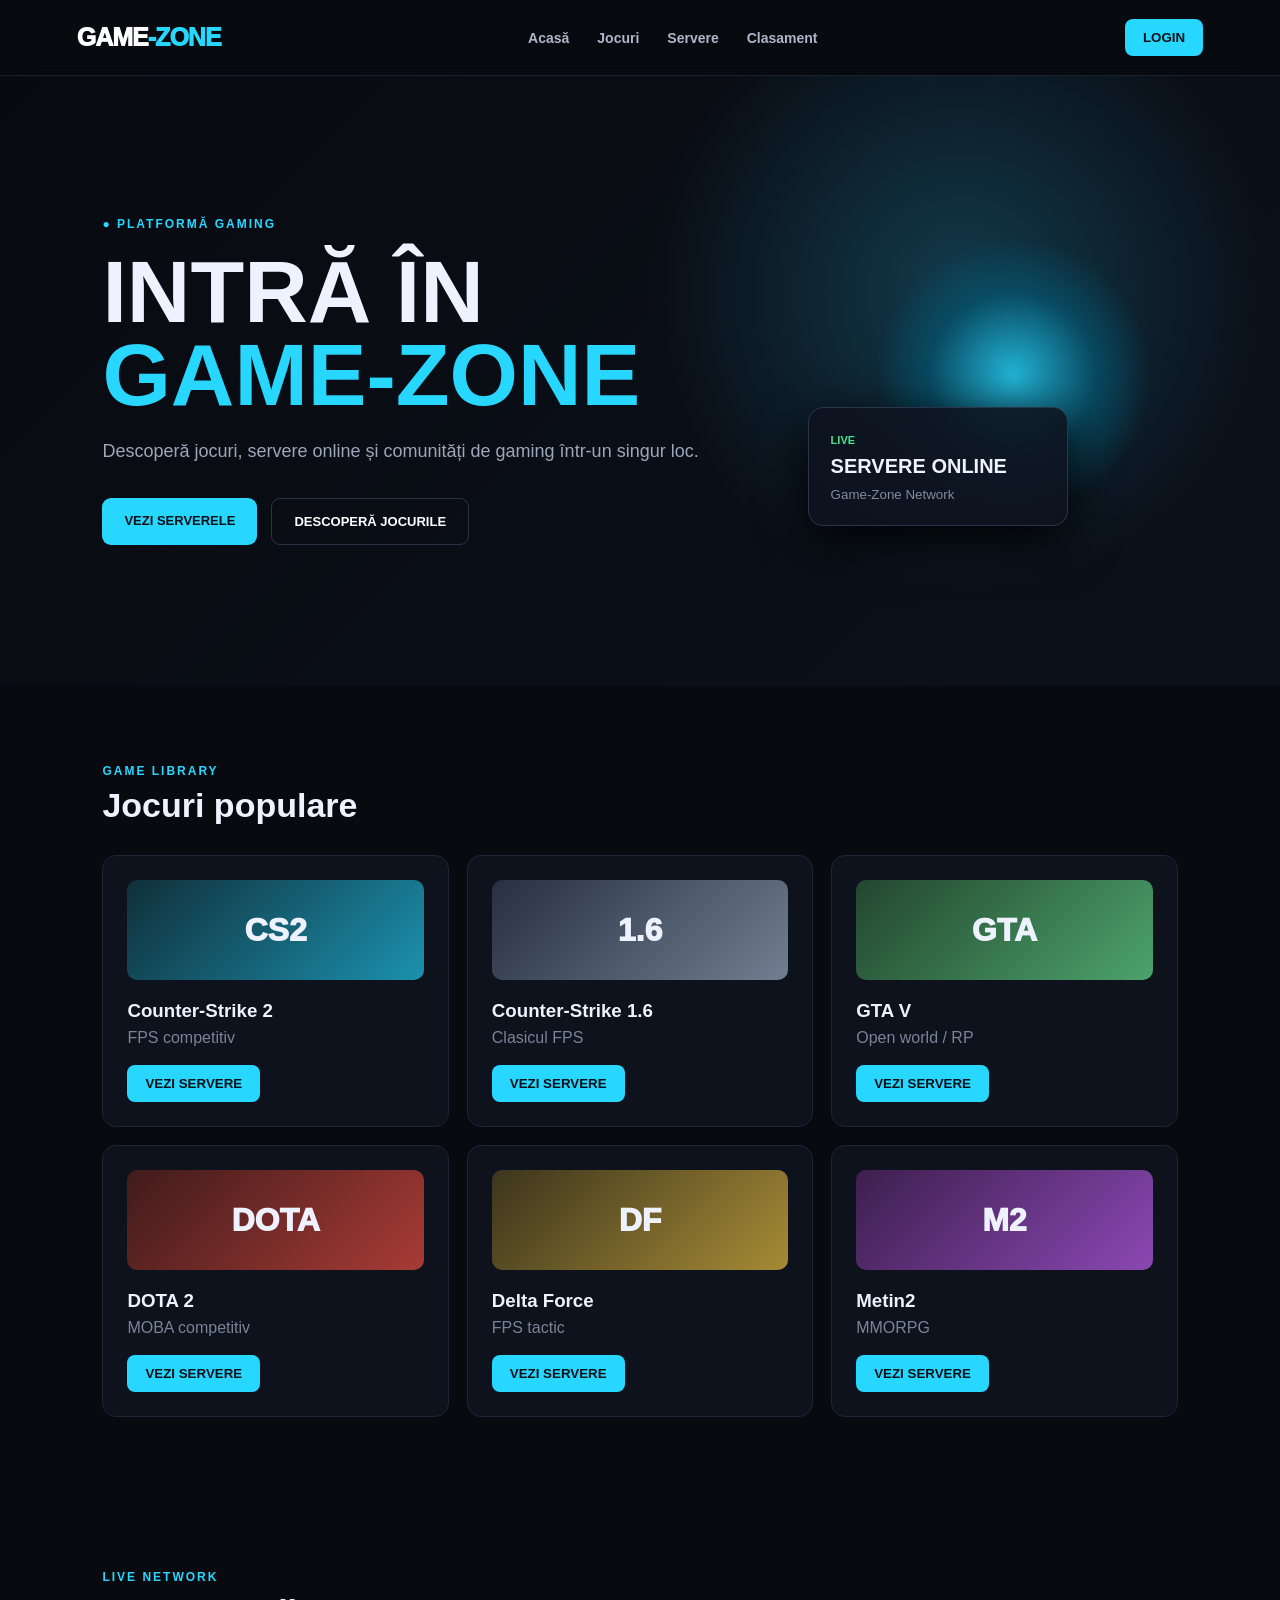
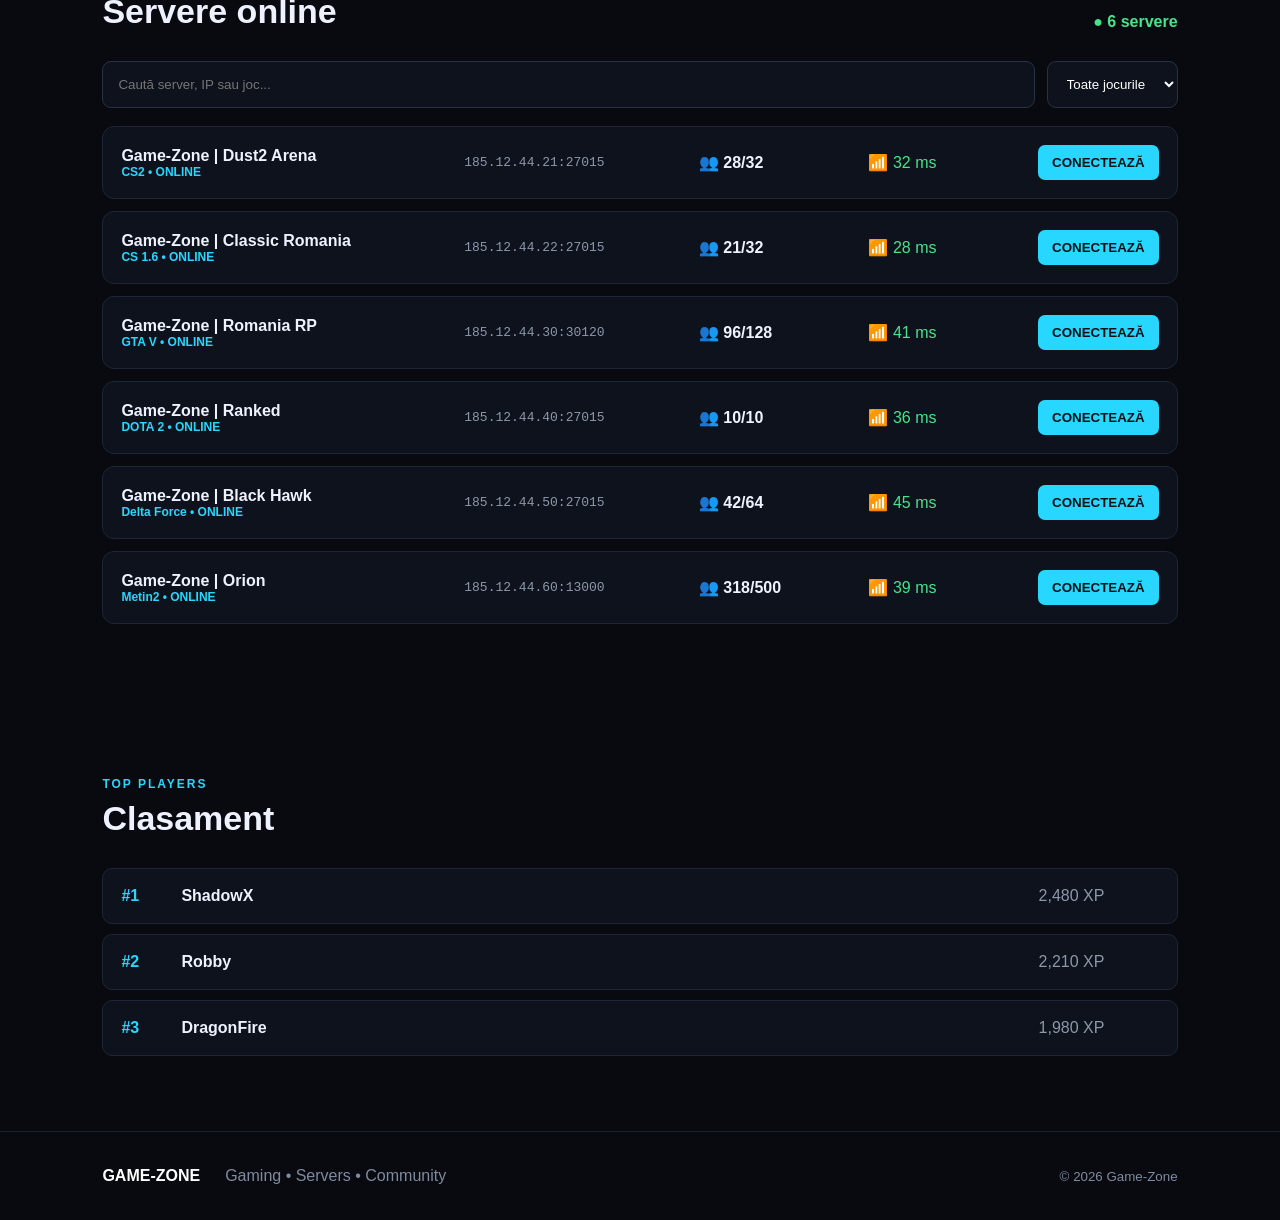
==== index.html @ ddeed90d "Add files via upload" ====
<!DOCTYPE html>
<html lang="ro">
<head>
<meta charset="UTF-8">
<meta name="viewport" content="width=device-width, initial-scale=1.0">
<title>Game-Zone | Gaming Servers</title>
<link rel="stylesheet" href="style.css">
</head>
<body>
<header>
  <a class="logo" href="#">GAME<span>-ZONE</span></a>
  <nav>
    <a href="#home">Acasă</a>
    <a href="#games">Jocuri</a>
    <a href="#servers">Servere</a>
    <a href="#ranking">Clasament</a>
  </nav>
  <button class="login">LOGIN</button>
</header>

<main>
<section id="home" class="hero">
  <div class="hero-content">
    <div class="badge">● PLATFORMĂ GAMING</div>
    <h1>INTRĂ ÎN <span>GAME-ZONE</span></h1>
    <p>Descoperă jocuri, servere online și comunități de gaming într-un singur loc.</p>
    <div class="hero-buttons">
      <a class="btn primary" href="#servers">VEZI SERVERELE</a>
      <a class="btn secondary" href="#games">DESCOPERĂ JOCURILE</a>
    </div>
  </div>
  <div class="hero-art">
    <div class="orb"></div>
    <div class="hero-card"><b>LIVE</b><strong>SERVERE ONLINE</strong><small>Game-Zone Network</small></div>
  </div>
</section>

<section id="games" class="section">
  <div class="section-head"><div><span>GAME LIBRARY</span><h2>Jocuri populare</h2></div></div>
  <div class="games-grid">
    <article class="game-card"><div class="game-icon">CS2</div><h3>Counter-Strike 2</h3><p>FPS competitiv</p><button onclick="filterGame('CS2')">VEZI SERVERE</button></article>
    <article class="game-card"><div class="game-icon cs16">1.6</div><h3>Counter-Strike 1.6</h3><p>Clasicul FPS</p><button onclick="filterGame('CS 1.6')">VEZI SERVERE</button></article>
    <article class="game-card"><div class="game-icon gta">GTA</div><h3>GTA V</h3><p>Open world / RP</p><button onclick="filterGame('GTA V')">VEZI SERVERE</button></article>
    <article class="game-card"><div class="game-icon dota">DOTA</div><h3>DOTA 2</h3><p>MOBA competitiv</p><button onclick="filterGame('DOTA 2')">VEZI SERVERE</button></article>
    <article class="game-card"><div class="game-icon delta">DF</div><h3>Delta Force</h3><p>FPS tactic</p><button onclick="filterGame('Delta Force')">VEZI SERVERE</button></article>
    <article class="game-card"><div class="game-icon metin">M2</div><h3>Metin2</h3><p>MMORPG</p><button onclick="filterGame('Metin2')">VEZI SERVERE</button></article>
  </div>
</section>

<section id="servers" class="section servers">
  <div class="section-head"><div><span>LIVE NETWORK</span><h2>Servere online</h2></div><div id="serverCount" class="online-count">● 6 servere</div></div>
  <div class="filters">
    <input id="search" placeholder="Caută server, IP sau joc..." oninput="renderServers()">
    <select id="gameFilter" onchange="renderServers()">
      <option value="all">Toate jocurile</option>
      <option>CS2</option><option>CS 1.6</option><option>GTA V</option>
      <option>DOTA 2</option><option>Delta Force</option><option>Metin2</option>
    </select>
  </div>
  <div id="serverList" class="server-list"></div>
</section>

<section id="ranking" class="section ranking">
  <div class="section-head"><div><span>TOP PLAYERS</span><h2>Clasament</h2></div></div>
  <div class="rank-list">
    <div><b>#1</b><strong>ShadowX</strong><span>2,480 XP</span></div>
    <div><b>#2</b><strong>Robby</strong><span>2,210 XP</span></div>
    <div><b>#3</b><strong>DragonFire</strong><span>1,980 XP</span></div>
  </div>
</section>
</main>

<footer><strong>GAME-ZONE</strong><span>Gaming • Servers • Community</span><small>© 2026 Game-Zone</small></footer>
<script src="script.js"></script>
</body>
</html>
---- style.css ----
*{box-sizing:border-box}html{scroll-behavior:smooth}body{margin:0;background:#080a10;color:#eef2ff;font-family:Inter,Arial,sans-serif}header{height:76px;display:flex;align-items:center;justify-content:space-between;padding:0 6%;position:sticky;top:0;z-index:10;background:rgba(8,10,16,.9);backdrop-filter:blur(14px);border-bottom:1px solid #1b2030}.logo{font-weight:1000;font-size:25px;letter-spacing:-1px;color:white;text-decoration:none}.logo span,h1 span{color:#28d7ff}nav{display:flex;gap:28px}nav a{color:#aeb7c9;text-decoration:none;font-size:14px;font-weight:800}nav a:hover{color:#28d7ff}.login,.game-card button{border:0;background:#28d7ff;color:#061018;font-weight:900;padding:11px 18px;border-radius:8px;cursor:pointer}.hero{min-height:610px;padding:90px 8%;display:flex;align-items:center;justify-content:space-between;background:radial-gradient(circle at 75% 35%,#123a4b 0,transparent 30%),linear-gradient(135deg,#080a10,#0b111b)}.hero-content{max-width:680px}.badge,.section-head span{color:#28d7ff;font-size:12px;font-weight:900;letter-spacing:2px}.hero h1{font-size:clamp(45px,7vw,88px);line-height:.94;margin:20px 0}.hero p{color:#9ca7ba;font-size:18px;line-height:1.6;max-width:600px}.hero-buttons{display:flex;gap:14px;margin-top:32px}.btn{padding:15px 22px;border-radius:9px;text-decoration:none;font-weight:900;font-size:13px}.primary{background:#28d7ff;color:#061018}.secondary{border:1px solid #293348;color:white}.hero-art{width:390px;height:330px;position:relative}.orb{position:absolute;width:280px;height:280px;border-radius:50%;right:25px;top:20px;background:radial-gradient(circle,#28d7ff,#07516a 42%,transparent 70%);filter:blur(2px);opacity:.8}.hero-card{position:absolute;bottom:20px;left:20px;background:rgba(14,19,30,.9);border:1px solid #2a3549;padding:22px;width:260px;border-radius:15px;box-shadow:0 15px 50px #000}.hero-card b{color:#46e58d;font-size:11px}.hero-card strong{display:block;font-size:20px;margin:7px 0}.hero-card small{color:#7f8ba0}.section{padding:75px 8%;max-width:1500px;margin:auto}.section-head{display:flex;justify-content:space-between;align-items:end;margin-bottom:30px}.section-head h2{font-size:34px;margin:7px 0 0}.games-grid{display:grid;grid-template-columns:repeat(3,1fr);gap:18px}.game-card{background:#0d121c;border:1px solid #1c2636;padding:24px;border-radius:14px;transition:.2s}.game-card:hover{transform:translateY(-5px);border-color:#28d7ff}.game-icon{height:100px;border-radius:10px;display:grid;place-items:center;font-size:32px;font-weight:1000;background:linear-gradient(135deg,#102f3a,#1b91ae);margin-bottom:20px}.game-icon.cs16{background:linear-gradient(135deg,#263040,#727e91)}.game-icon.gta{background:linear-gradient(135deg,#23462f,#4ca36b)}.game-icon.dota{background:linear-gradient(135deg,#401b1b,#a83b35)}.game-icon.delta{background:linear-gradient(135deg,#3c351d,#a68b35)}.game-icon.metin{background:linear-gradient(135deg,#3d1f4e,#8b48b3)}.game-card h3{margin:0 0 7px}.game-card p{color:#788499;margin:0 0 18px}.filters{display:flex;gap:12px;margin-bottom:18px}.filters input,.filters select{background:#0d121c;color:white;border:1px solid #263246;border-radius:9px;padding:14px 15px;outline:none}.filters input{flex:1}.online-count{color:#46e58d;font-weight:800}.server-list{display:grid;gap:12px}.server{display:grid;grid-template-columns:1.5fr 1fr .7fr .7fr auto;gap:18px;align-items:center;background:#0d121c;border:1px solid #1c2636;border-radius:12px;padding:18px}.server-name{font-weight:900}.server-game{color:#28d7ff;font-size:12px;font-weight:800}.server-ip{color:#8d98aa;font-family:monospace}.players{font-weight:800}.ping{color:#46e58d}.connect{background:#28d7ff;color:#061018;border:0;padding:10px 14px;border-radius:7px;font-weight:900;cursor:pointer}.rank-list{display:grid;gap:10px}.rank-list div{display:grid;grid-template-columns:60px 1fr 120px;padding:18px;background:#0d121c;border:1px solid #1c2636;border-radius:10px}.rank-list b{color:#28d7ff}.rank-list span{color:#8d98aa}footer{padding:35px 8%;border-top:1px solid #1b2030;display:flex;gap:25px;align-items:center;color:#7f8ba0}footer strong{color:white}footer small{margin-left:auto}@media(max-width:850px){nav{display:none}.hero{padding:60px 6%;}.hero-art{display:none}.games-grid{grid-template-columns:1fr 1fr}.server{grid-template-columns:1fr 1fr}.server .connect{width:100%}}@media(max-width:550px){.games-grid{grid-template-columns:1fr}.hero-buttons{flex-direction:column}.filters{flex-direction:column}.server{grid-template-columns:1fr}.section{padding:55px 5%}}
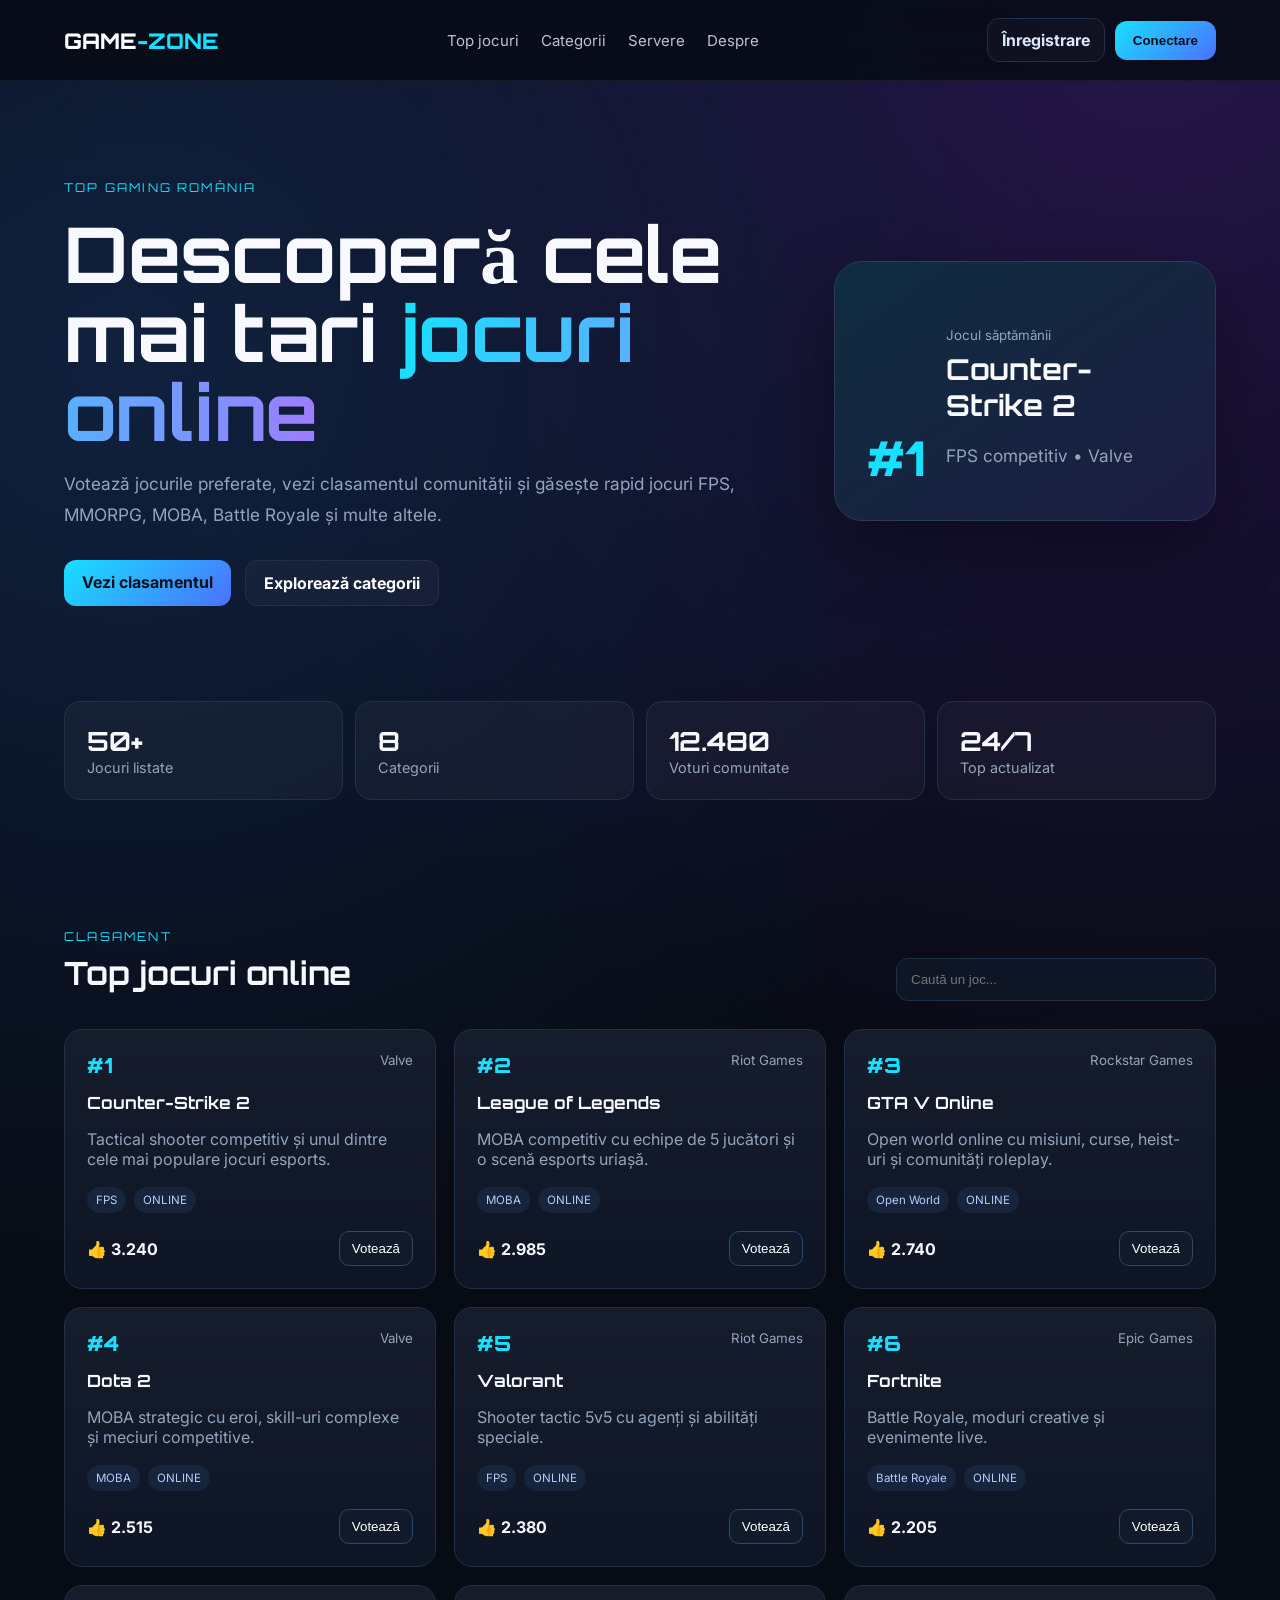
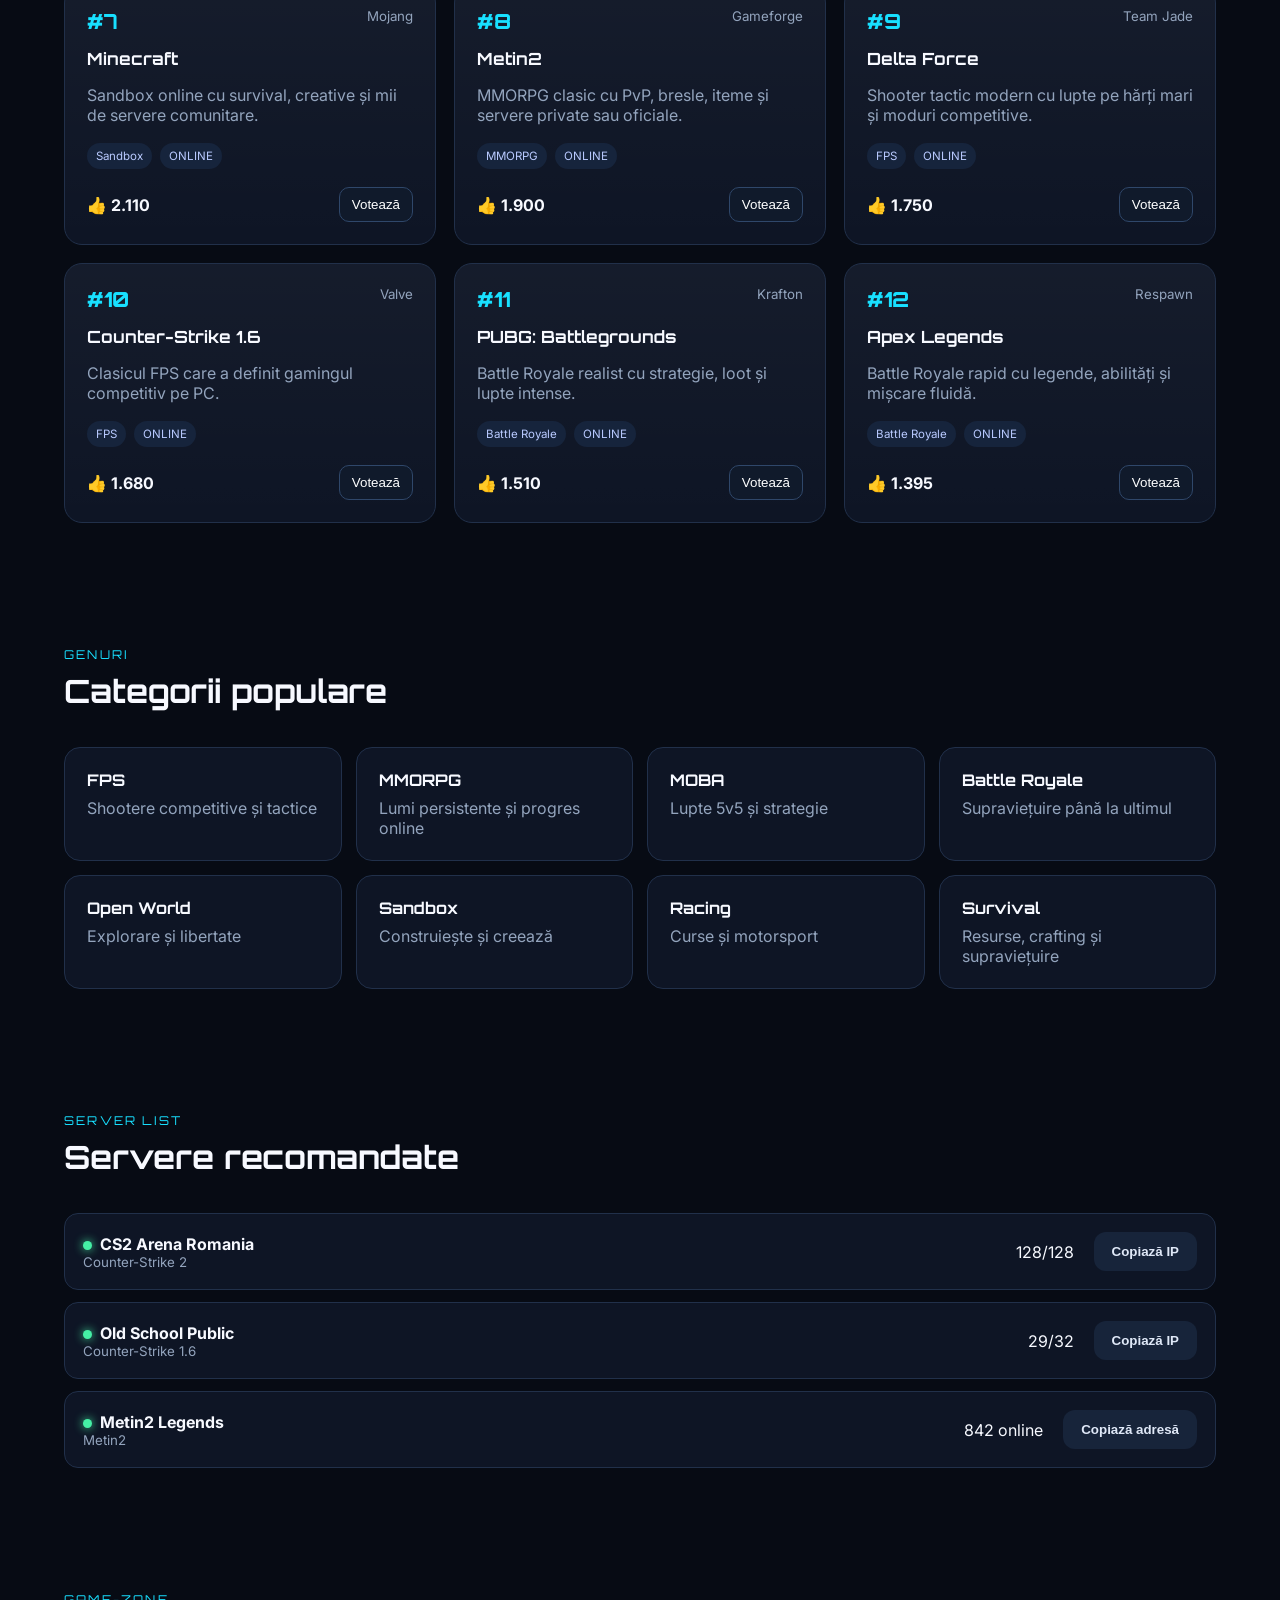
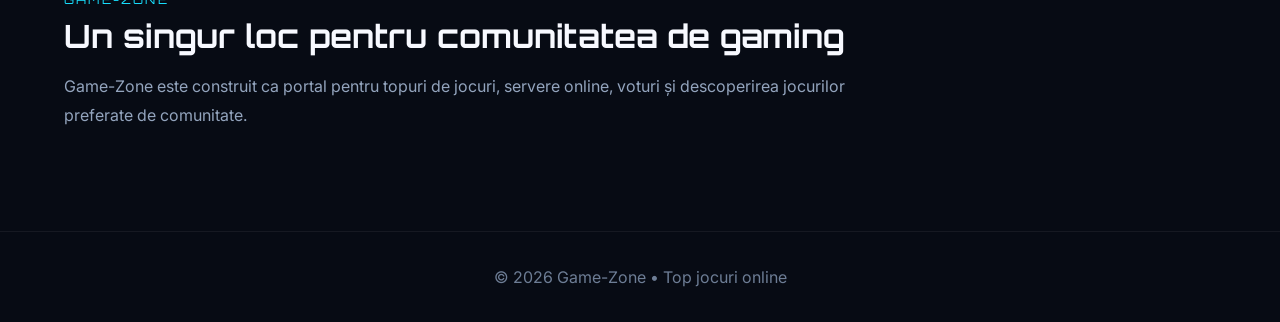
==== commit b0a4a5c4: "Add files via upload" ====
--- a/index.html
+++ b/index.html
@@ -1,76 +1,100 @@
 <!DOCTYPE html>
 <html lang="ro">
 <head>
-<meta charset="UTF-8">
-<meta name="viewport" content="width=device-width, initial-scale=1.0">
-<title>Game-Zone | Gaming Servers</title>
-<link rel="stylesheet" href="style.css">
+  <meta charset="UTF-8" />
+  <meta name="viewport" content="width=device-width, initial-scale=1.0" />
+  <title>Game-Zone | Top Jocuri Online</title>
+  <meta name="description" content="Game-Zone - top jocuri online, clasamente, categorii și voturi." />
+  <link rel="preconnect" href="https://fonts.googleapis.com">
+  <link rel="preconnect" href="https://fonts.gstatic.com" crossorigin>
+  <link href="https://fonts.googleapis.com/css2?family=Orbitron:wght@500;700;800&family=Inter:wght@400;500;600;700&display=swap" rel="stylesheet">
+  <link rel="stylesheet" href="styles.css" />
 </head>
 <body>
-<header>
-  <a class="logo" href="#">GAME<span>-ZONE</span></a>
-  <nav>
-    <a href="#home">Acasă</a>
-    <a href="#games">Jocuri</a>
-    <a href="#servers">Servere</a>
-    <a href="#ranking">Clasament</a>
-  </nav>
-  <button class="login">LOGIN</button>
-</header>
+  <header class="topbar">
+    <a class="brand" href="#home">GAME<span>-ZONE</span></a>
+    <nav>
+      <a href="#top">Top jocuri</a>
+      <a href="#categorii">Categorii</a>
+      <a href="#servere">Servere</a>
+      <a href="#despre">Despre</a>
+    </nav>
+    <div class="account-actions"><a class="register-link" href="register.html">Înregistrare</a><button class="login-btn" id="loginBtn">Conectare</button></div>
+  </header>
 
-<main>
-<section id="home" class="hero">
-  <div class="hero-content">
-    <div class="badge">● PLATFORMĂ GAMING</div>
-    <h1>INTRĂ ÎN <span>GAME-ZONE</span></h1>
-    <p>Descoperă jocuri, servere online și comunități de gaming într-un singur loc.</p>
-    <div class="hero-buttons">
-      <a class="btn primary" href="#servers">VEZI SERVERELE</a>
-      <a class="btn secondary" href="#games">DESCOPERĂ JOCURILE</a>
+  <main id="home">
+    <section class="hero">
+      <div class="hero-content">
+        <span class="eyebrow">TOP GAMING ROMÂNIA</span>
+        <h1>Descoperă cele mai tari <span>jocuri online</span></h1>
+        <p>Votează jocurile preferate, vezi clasamentul comunității și găsește rapid jocuri FPS, MMORPG, MOBA, Battle Royale și multe altele.</p>
+        <div class="hero-actions">
+          <a class="primary" href="#top">Vezi clasamentul</a>
+          <a class="secondary" href="#categorii">Explorează categorii</a>
+        </div>
+      </div>
+      <div class="hero-card">
+        <div class="rank-badge">#1</div>
+        <div>
+          <small>Jocul săptămânii</small>
+          <h2>Counter-Strike 2</h2>
+          <p>FPS competitiv • Valve</p>
+        </div>
+      </div>
+    </section>
+
+    <section class="stats">
+      <div><strong>50+</strong><span>Jocuri listate</span></div>
+      <div><strong>8</strong><span>Categorii</span></div>
+      <div><strong id="totalVotes">12.480</strong><span>Voturi comunitate</span></div>
+      <div><strong>24/7</strong><span>Top actualizat</span></div>
+    </section>
+
+    <section class="section" id="top">
+      <div class="section-head">
+        <div><span class="eyebrow">CLASAMENT</span><h2>Top jocuri online</h2></div>
+        <input id="searchInput" class="search" type="search" placeholder="Caută un joc..." />
+      </div>
+      <div id="gameGrid" class="game-grid"></div>
+    </section>
+
+    <section class="section" id="categorii">
+      <div class="section-head"><div><span class="eyebrow">GENURI</span><h2>Categorii populare</h2></div></div>
+      <div class="category-grid" id="categoryGrid"></div>
+    </section>
+
+    <section class="section" id="servere">
+      <div class="section-head"><div><span class="eyebrow">SERVER LIST</span><h2>Servere recomandate</h2></div></div>
+      <div class="server-list">
+        <article><div><span class="online-dot"></span><strong>CS2 Arena Romania</strong><small>Counter-Strike 2</small></div><span>128/128</span><button onclick="copyIP('play.game-zone.ro:27015')">Copiază IP</button></article>
+        <article><div><span class="online-dot"></span><strong>Old School Public</strong><small>Counter-Strike 1.6</small></div><span>29/32</span><button onclick="copyIP('cs.game-zone.ro:27015')">Copiază IP</button></article>
+        <article><div><span class="online-dot"></span><strong>Metin2 Legends</strong><small>Metin2</small></div><span>842 online</span><button onclick="copyIP('metin.game-zone.ro')">Copiază adresă</button></article>
+      </div>
+    </section>
+
+    <section class="section about" id="despre">
+      <span class="eyebrow">GAME-ZONE</span>
+      <h2>Un singur loc pentru comunitatea de gaming</h2>
+      <p>Game-Zone este construit ca portal pentru topuri de jocuri, servere online, voturi și descoperirea jocurilor preferate de comunitate.</p>
+    </section>
+  </main>
+
+  <footer>© 2026 Game-Zone • Top jocuri online</footer>
+
+  <div class="toast" id="toast">Copiat!</div>
+
+  <div class="modal" id="loginModal" aria-hidden="true">
+    <div class="modal-card">
+      <button class="close" id="closeModal">×</button>
+      <span class="eyebrow">CONT GAME-ZONE</span>
+      <h2>Conectare</h2>
+      <input type="email" placeholder="Email" />
+      <input type="password" placeholder="Parolă" />
+      <button class="primary full" id="demoLogin">Intră în cont</button>
+      <p class="auth-switch">Nu ai cont? <a href="register.html">Creează unul acum</a></p><p class="muted">Demo vizual. Conectarea reală se poate lega ulterior la Supabase.</p>
     </div>
   </div>
-  <div class="hero-art">
-    <div class="orb"></div>
-    <div class="hero-card"><b>LIVE</b><strong>SERVERE ONLINE</strong><small>Game-Zone Network</small></div>
-  </div>
-</section>
 
-<section id="games" class="section">
-  <div class="section-head"><div><span>GAME LIBRARY</span><h2>Jocuri populare</h2></div></div>
-  <div class="games-grid">
-    <article class="game-card"><div class="game-icon">CS2</div><h3>Counter-Strike 2</h3><p>FPS competitiv</p><button onclick="filterGame('CS2')">VEZI SERVERE</button></article>
-    <article class="game-card"><div class="game-icon cs16">1.6</div><h3>Counter-Strike 1.6</h3><p>Clasicul FPS</p><button onclick="filterGame('CS 1.6')">VEZI SERVERE</button></article>
-    <article class="game-card"><div class="game-icon gta">GTA</div><h3>GTA V</h3><p>Open world / RP</p><button onclick="filterGame('GTA V')">VEZI SERVERE</button></article>
-    <article class="game-card"><div class="game-icon dota">DOTA</div><h3>DOTA 2</h3><p>MOBA competitiv</p><button onclick="filterGame('DOTA 2')">VEZI SERVERE</button></article>
-    <article class="game-card"><div class="game-icon delta">DF</div><h3>Delta Force</h3><p>FPS tactic</p><button onclick="filterGame('Delta Force')">VEZI SERVERE</button></article>
-    <article class="game-card"><div class="game-icon metin">M2</div><h3>Metin2</h3><p>MMORPG</p><button onclick="filterGame('Metin2')">VEZI SERVERE</button></article>
-  </div>
-</section>
-
-<section id="servers" class="section servers">
-  <div class="section-head"><div><span>LIVE NETWORK</span><h2>Servere online</h2></div><div id="serverCount" class="online-count">● 6 servere</div></div>
-  <div class="filters">
-    <input id="search" placeholder="Caută server, IP sau joc..." oninput="renderServers()">
-    <select id="gameFilter" onchange="renderServers()">
-      <option value="all">Toate jocurile</option>
-      <option>CS2</option><option>CS 1.6</option><option>GTA V</option>
-      <option>DOTA 2</option><option>Delta Force</option><option>Metin2</option>
-    </select>
-  </div>
-  <div id="serverList" class="server-list"></div>
-</section>
-
-<section id="ranking" class="section ranking">
-  <div class="section-head"><div><span>TOP PLAYERS</span><h2>Clasament</h2></div></div>
-  <div class="rank-list">
-    <div><b>#1</b><strong>ShadowX</strong><span>2,480 XP</span></div>
-    <div><b>#2</b><strong>Robby</strong><span>2,210 XP</span></div>
-    <div><b>#3</b><strong>DragonFire</strong><span>1,980 XP</span></div>
-  </div>
-</section>
-</main>
-
-<footer><strong>GAME-ZONE</strong><span>Gaming • Servers • Community</span><small>© 2026 Game-Zone</small></footer>
-<script src="script.js"></script>
+  <script src="app.js"></script>
 </body>
-</html>+</html>
--- a/styles.css
+++ b/styles.css
@@ -0,0 +1,5 @@
+:root{--bg:#070b14;--panel:#0e1525;--panel2:#121c31;--text:#f7f9ff;--muted:#93a4bd;--cyan:#18e0ff;--blue:#4b70ff;--purple:#8c52ff;--green:#45f0a5;--line:#21304a}
+*{box-sizing:border-box}html{scroll-behavior:smooth}body{margin:0;background:radial-gradient(circle at 10% 10%,#10213e 0,transparent 28%),radial-gradient(circle at 90% 0,#25154a 0,transparent 30%),var(--bg);color:var(--text);font-family:Inter,system-ui,sans-serif}.topbar{position:sticky;top:0;z-index:20;display:flex;align-items:center;justify-content:space-between;gap:20px;padding:18px 5vw;background:rgba(7,11,20,.85);backdrop-filter:blur(16px);border-bottom:1px solid rgba(255,255,255,.06)}.brand{font-family:Orbitron;text-decoration:none;color:#fff;font-weight:800;font-size:1.35rem}.brand span{color:var(--cyan)}nav{display:flex;gap:22px}nav a{color:#b7c4d8;text-decoration:none;font-size:.94rem}nav a:hover{color:#fff}.login-btn,.primary,.secondary,.server-list button{border:0;border-radius:12px;padding:12px 18px;font-weight:700;cursor:pointer}.login-btn,.primary{background:linear-gradient(135deg,var(--cyan),var(--blue));color:#07111e;text-decoration:none}.secondary{border:1px solid var(--line);color:#fff;text-decoration:none;background:rgba(255,255,255,.03)}main{width:min(1180px,90vw);margin:auto}.hero{min-height:620px;display:grid;grid-template-columns:1.3fr .7fr;align-items:center;gap:60px}.eyebrow{font-family:Orbitron;color:var(--cyan);font-size:.76rem;letter-spacing:.18em}.hero h1{font-family:Orbitron;font-size:clamp(2.7rem,6vw,5.2rem);line-height:1.03;margin:18px 0}.hero h1 span{background:linear-gradient(90deg,var(--cyan),#9d7cff);-webkit-background-clip:text;color:transparent}.hero p{max-width:720px;color:var(--muted);font-size:1.08rem;line-height:1.75}.hero-actions{display:flex;gap:14px;margin-top:30px}.hero-card{min-height:260px;border:1px solid #2a3a59;border-radius:28px;background:linear-gradient(145deg,rgba(24,224,255,.12),rgba(140,82,255,.12)),var(--panel);box-shadow:0 30px 70px rgba(0,0,0,.36);padding:32px;display:flex;align-items:flex-end;gap:22px}.rank-badge{font:800 3rem Orbitron;color:var(--cyan)}.hero-card small,.game-card small,.server-list small{display:block;color:var(--muted)}.hero-card h2{font:700 1.8rem Orbitron;margin:8px 0}.stats{display:grid;grid-template-columns:repeat(4,1fr);gap:12px;margin-bottom:90px}.stats div{background:rgba(255,255,255,.035);border:1px solid var(--line);padding:22px;border-radius:16px}.stats strong{display:block;font:700 1.65rem Orbitron}.stats span{color:var(--muted);font-size:.9rem}.section{padding:35px 0 85px}.section-head{display:flex;justify-content:space-between;align-items:end;gap:20px;margin-bottom:28px}.section h2{font:700 2rem Orbitron;margin:8px 0}.search{width:min(320px,100%);background:var(--panel);border:1px solid var(--line);border-radius:12px;padding:13px 14px;color:#fff;outline:none}.game-grid{display:grid;grid-template-columns:repeat(3,1fr);gap:18px}.game-card{background:linear-gradient(180deg,rgba(255,255,255,.03),transparent),var(--panel);border:1px solid var(--line);border-radius:18px;padding:22px;transition:.2s}.game-card:hover{transform:translateY(-4px);border-color:#426088}.game-top{display:flex;justify-content:space-between;gap:14px}.rank{font:800 1.3rem Orbitron;color:var(--cyan)}.game-card h3{font:700 1.05rem Orbitron;margin:14px 0 8px}.game-card p{color:var(--muted);min-height:42px}.tags{display:flex;gap:8px;flex-wrap:wrap;margin:14px 0}.tag{font-size:.72rem;padding:6px 9px;border-radius:999px;background:#16243c;color:#b9caff}.vote-row{display:flex;align-items:center;justify-content:space-between;margin-top:18px}.vote-btn{border:1px solid #2f476a;border-radius:10px;background:#101a2b;color:#fff;padding:9px 12px;cursor:pointer}.vote-btn:hover{border-color:var(--cyan);color:var(--cyan)}.category-grid{display:grid;grid-template-columns:repeat(4,1fr);gap:14px}.category-card{border:1px solid var(--line);background:var(--panel);border-radius:16px;padding:22px;cursor:pointer}.category-card strong{font-family:Orbitron}.category-card span{display:block;color:var(--muted);margin-top:8px}.server-list{display:grid;gap:12px}.server-list article{display:grid;grid-template-columns:1fr auto auto;gap:20px;align-items:center;background:var(--panel);border:1px solid var(--line);padding:18px;border-radius:14px}.server-list article div strong{margin-left:8px}.online-dot{display:inline-block;width:9px;height:9px;border-radius:50%;background:var(--green);box-shadow:0 0 10px var(--green)}.server-list button{background:#17243a;color:#dfe8f7}.about{max-width:800px}.about p{color:var(--muted);line-height:1.8}footer{text-align:center;padding:35px;color:#6d7d95;border-top:1px solid rgba(255,255,255,.06)}.toast{position:fixed;right:24px;bottom:24px;opacity:0;pointer-events:none;background:#101b2d;border:1px solid #355276;padding:12px 16px;border-radius:12px;transition:.2s}.toast.show{opacity:1}.modal{position:fixed;inset:0;display:none;place-items:center;background:rgba(0,0,0,.7);z-index:50}.modal.open{display:grid}.modal-card{width:min(420px,90vw);background:#0d1626;border:1px solid #2c3d5b;border-radius:20px;padding:28px;position:relative}.modal-card input{display:block;width:100%;margin:12px 0;padding:13px 14px;border-radius:10px;border:1px solid var(--line);background:#09111f;color:#fff}.close{position:absolute;right:16px;top:12px;background:none;border:0;color:#fff;font-size:1.8rem;cursor:pointer}.full{width:100%;margin-top:6px}.muted{color:var(--muted);font-size:.85rem;line-height:1.5}@media(max-width:900px){nav{display:none}.hero{grid-template-columns:1fr;min-height:auto;padding:90px 0 60px}.stats{grid-template-columns:repeat(2,1fr)}.game-grid{grid-template-columns:repeat(2,1fr)}.category-grid{grid-template-columns:repeat(2,1fr)}}@media(max-width:600px){.game-grid,.category-grid,.stats{grid-template-columns:1fr}.section-head{align-items:stretch;flex-direction:column}.hero-actions{flex-direction:column}.hero-card{min-height:200px}.server-list article{grid-template-columns:1fr}.topbar{padding:15px 5vw}.brand{font-size:1.1rem}}
+.account-actions{display:flex;align-items:center;gap:10px}.register-link{color:#dbe8ff;text-decoration:none;font-weight:700;padding:11px 14px;border:1px solid var(--line);border-radius:12px;background:rgba(255,255,255,.025)}.register-link:hover{border-color:var(--cyan);color:var(--cyan)}
+.auth-page{min-height:calc(100vh - 150px);display:grid;place-items:center;padding:70px 0}.auth-card{width:min(520px,92vw);background:linear-gradient(145deg,rgba(24,224,255,.06),rgba(140,82,255,.06)),var(--panel);border:1px solid #2a3a59;border-radius:24px;padding:34px;box-shadow:0 30px 80px rgba(0,0,0,.35)}.auth-card h1{font:700 2.2rem Orbitron;margin:10px 0 8px}.auth-intro{color:var(--muted);line-height:1.65;margin-bottom:26px}.auth-card label{display:block;margin:14px 0 7px;font-size:.9rem;font-weight:700;color:#dbe6f8}.auth-card input[type="text"],.auth-card input[type="email"],.auth-card input[type="password"]{width:100%;padding:14px;border-radius:11px;border:1px solid var(--line);background:#09111f;color:#fff;outline:none}.auth-card input:focus{border-color:var(--cyan);box-shadow:0 0 0 3px rgba(24,224,255,.09)}.password-wrap{position:relative}.password-wrap input{padding-right:78px!important}.show-password{position:absolute;right:8px;top:50%;transform:translateY(-50%);border:0;background:#16243c;color:#dce8f8;border-radius:8px;padding:7px 9px;cursor:pointer}.terms-row{display:flex!important;gap:10px;align-items:flex-start!important;margin:18px 0!important;font-weight:500!important;color:var(--muted)!important}.terms-row input{margin-top:3px}.terms-row span{line-height:1.45}.auth-submit{border:0;cursor:pointer;padding:14px 18px}.form-message{min-height:22px;margin:8px 0 0;font-size:.9rem}.form-message.error{color:#ff8f9f}.form-message.success{color:var(--green)}.auth-switch{text-align:center;color:var(--muted);margin-top:20px}.auth-switch a{color:var(--cyan);text-decoration:none;font-weight:700}.auth-switch a:hover{text-decoration:underline}
+@media(max-width:600px){.account-actions{gap:7px}.register-link{padding:9px 10px;font-size:.84rem}.login-btn{padding:10px 12px}.auth-card{padding:24px}.auth-card h1{font-size:1.8rem}}
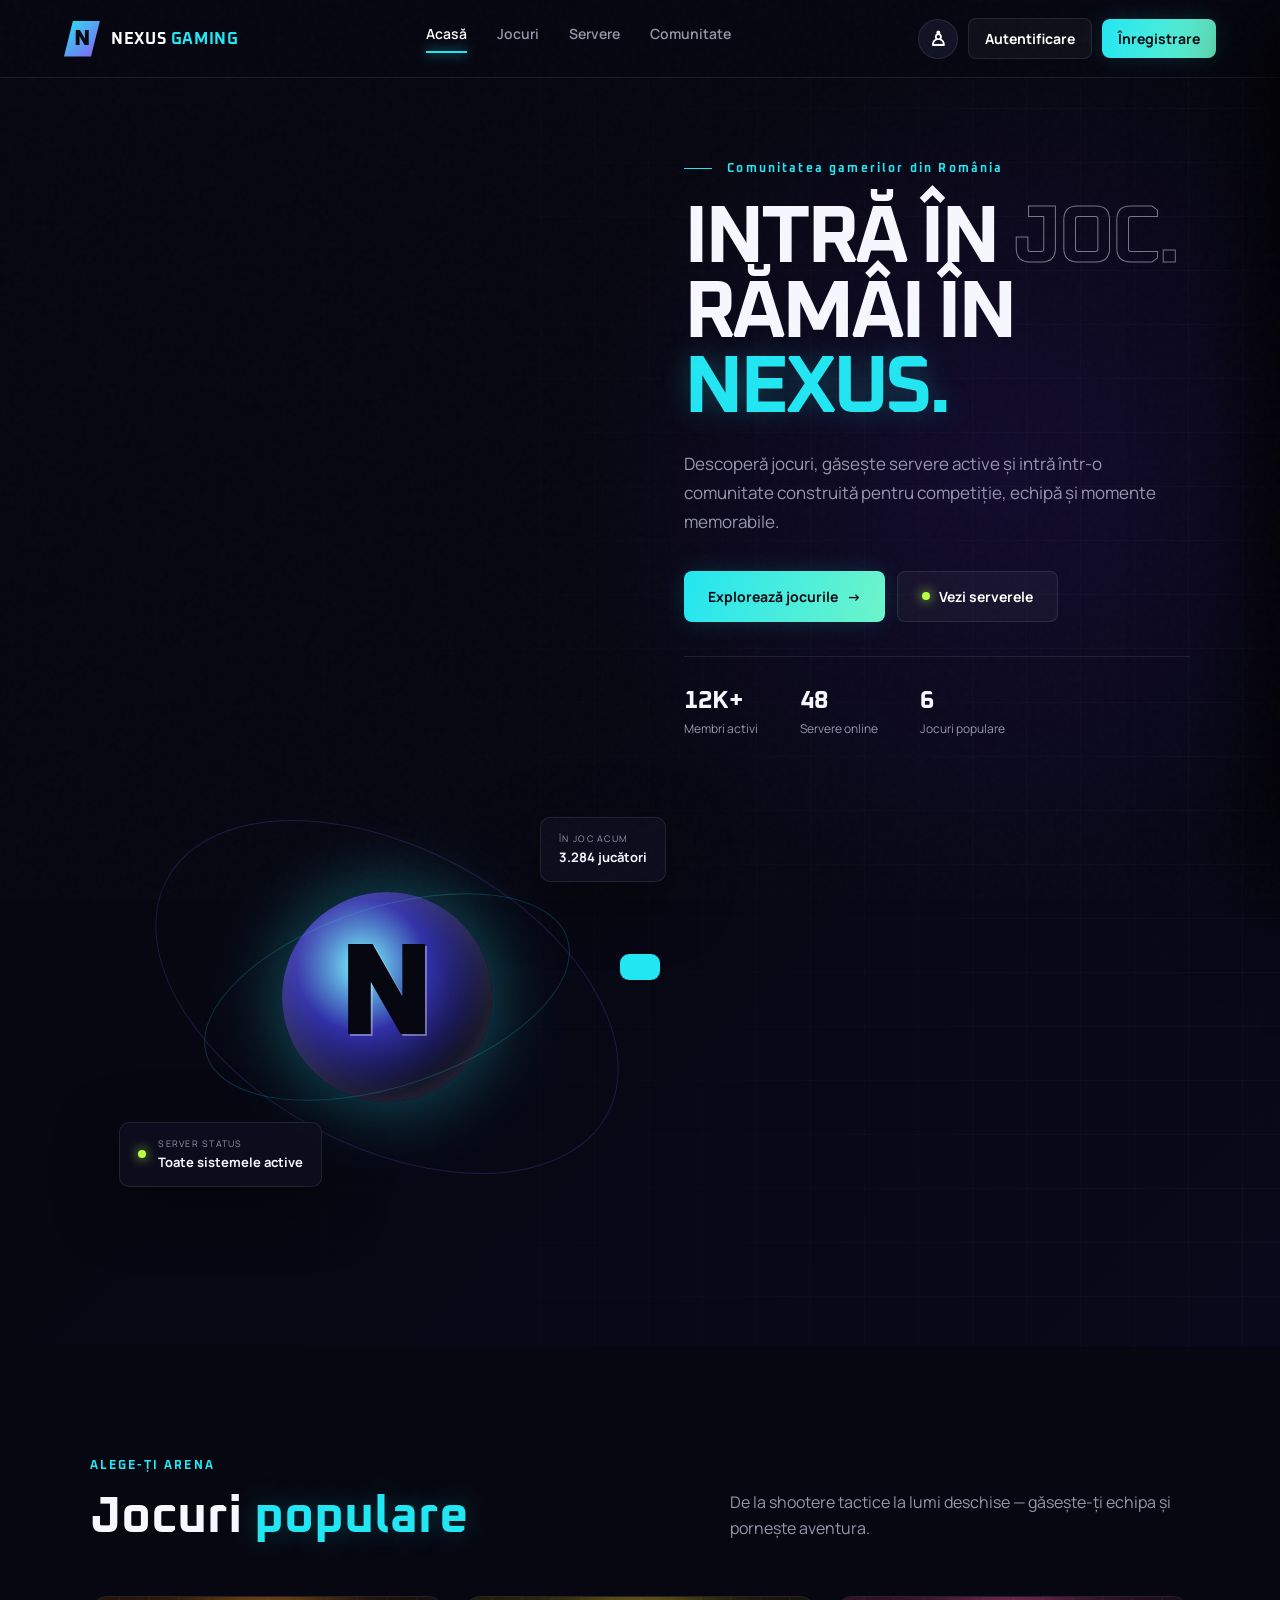
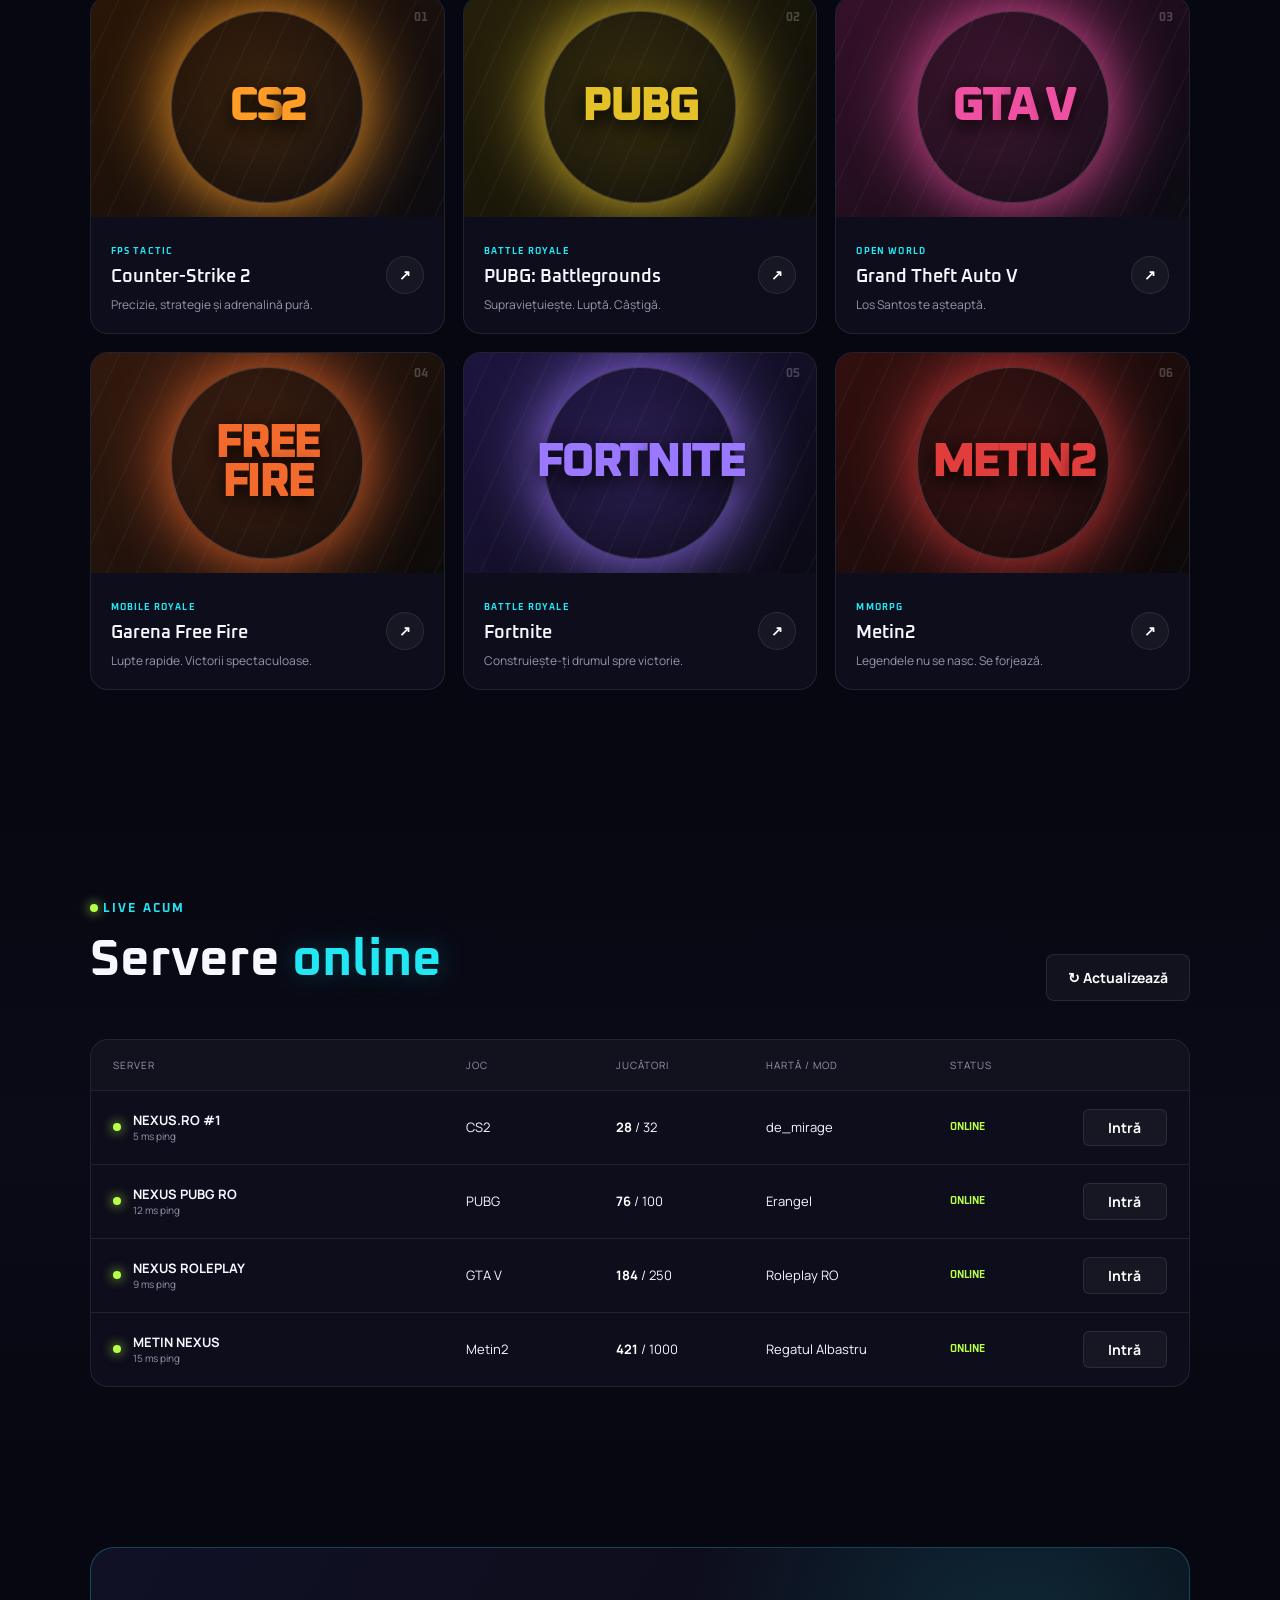
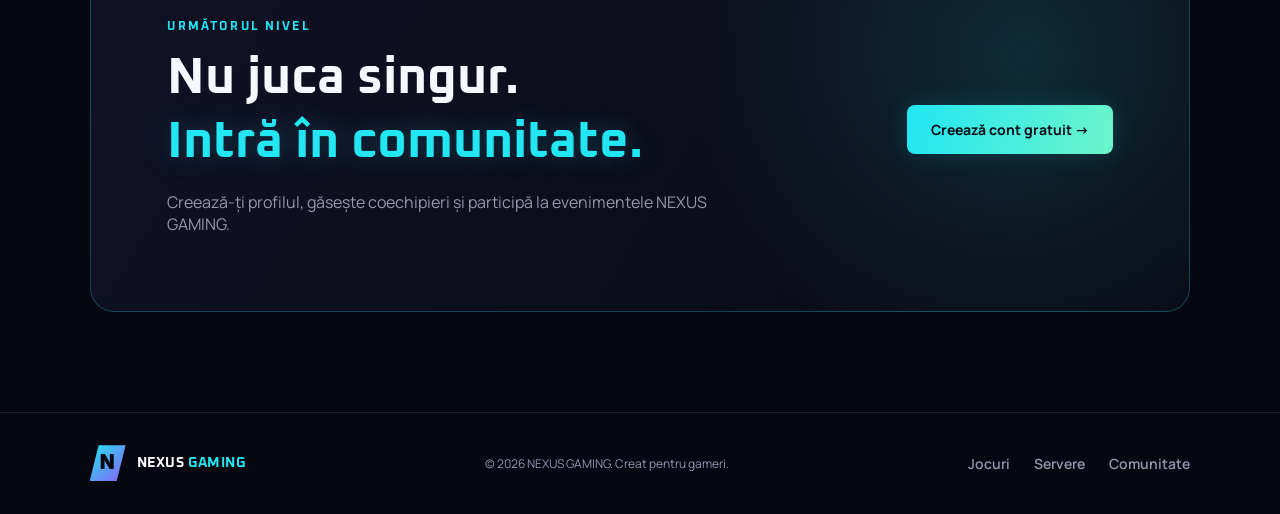
==== commit 3857271b: "Înlocuiește site-ul cu NEXUS GAMING" ====
--- a/index.html
+++ b/index.html
@@ -1,100 +1,84 @@
-<!DOCTYPE html>
+<!doctype html>
 <html lang="ro">
 <head>
-  <meta charset="UTF-8" />
-  <meta name="viewport" content="width=device-width, initial-scale=1.0" />
-  <title>Game-Zone | Top Jocuri Online</title>
-  <meta name="description" content="Game-Zone - top jocuri online, clasamente, categorii și voturi." />
+  <meta charset="UTF-8">
+  <meta name="viewport" content="width=device-width, initial-scale=1.0">
+  <meta name="theme-color" content="#070711">
+  <meta name="description" content="NEXUS GAMING — comunitatea românească pentru jocuri, servere și competiție.">
+  <title>NEXUS GAMING — Intră în joc</title>
   <link rel="preconnect" href="https://fonts.googleapis.com">
   <link rel="preconnect" href="https://fonts.gstatic.com" crossorigin>
-  <link href="https://fonts.googleapis.com/css2?family=Orbitron:wght@500;700;800&family=Inter:wght@400;500;600;700&display=swap" rel="stylesheet">
-  <link rel="stylesheet" href="styles.css" />
+  <link href="https://fonts.googleapis.com/css2?family=Manrope:wght@400;500;600;700;800&family=Oxanium:wght@500;600;700&display=swap" rel="stylesheet">
+  <link rel="stylesheet" href="styles.css">
 </head>
 <body>
-  <header class="topbar">
-    <a class="brand" href="#home">GAME<span>-ZONE</span></a>
-    <nav>
-      <a href="#top">Top jocuri</a>
-      <a href="#categorii">Categorii</a>
-      <a href="#servere">Servere</a>
-      <a href="#despre">Despre</a>
+  <div class="noise"></div>
+  <header class="site-header">
+    <a class="brand" href="#acasa" aria-label="NEXUS GAMING — Acasă"><span class="brand-mark">N</span><span>NEXUS <b>GAMING</b></span></a>
+    <button class="menu-toggle" aria-label="Deschide meniul" aria-expanded="false">☰</button>
+    <nav class="main-nav" aria-label="Navigație principală">
+      <a class="active" href="#acasa">Acasă</a><a href="#jocuri">Jocuri</a><a href="#servere">Servere</a><a href="#comunitate">Comunitate</a>
     </nav>
-    <div class="account-actions"><a class="register-link" href="register.html">Înregistrare</a><button class="login-btn" id="loginBtn">Conectare</button></div>
+    <div class="header-actions">
+      <button class="icon-btn" id="profileBtn" aria-label="Deschide profilul">♙</button>
+      <button class="btn btn-small btn-ghost" data-modal="login">Autentificare</button>
+      <button class="btn btn-small btn-primary" data-modal="register">Înregistrare</button>
+    </div>
   </header>
 
-  <main id="home">
-    <section class="hero">
-      <div class="hero-content">
-        <span class="eyebrow">TOP GAMING ROMÂNIA</span>
-        <h1>Descoperă cele mai tari <span>jocuri online</span></h1>
-        <p>Votează jocurile preferate, vezi clasamentul comunității și găsește rapid jocuri FPS, MMORPG, MOBA, Battle Royale și multe altele.</p>
+  <main>
+    <section class="hero" id="acasa">
+      <div class="hero-glow"></div>
+      <div class="hero-copy">
+        <p class="eyebrow"><span></span> Comunitatea gamerilor din România</p>
+        <h1>INTRĂ ÎN <em>JOC.</em><br>RĂMÂI ÎN <span>NEXUS.</span></h1>
+        <p class="hero-text">Descoperă jocuri, găsește servere active și intră într-o comunitate construită pentru competiție, echipă și momente memorabile.</p>
         <div class="hero-actions">
-          <a class="primary" href="#top">Vezi clasamentul</a>
-          <a class="secondary" href="#categorii">Explorează categorii</a>
+          <a class="btn btn-primary btn-large" href="#jocuri">Explorează jocurile <span>→</span></a>
+          <a class="btn btn-ghost btn-large" href="#servere"><span class="pulse-dot"></span> Vezi serverele</a>
         </div>
+        <div class="hero-stats"><div><strong>12K+</strong><span>Membri activi</span></div><div><strong>48</strong><span>Servere online</span></div><div><strong>6</strong><span>Jocuri populare</span></div></div>
       </div>
-      <div class="hero-card">
-        <div class="rank-badge">#1</div>
-        <div>
-          <small>Jocul săptămânii</small>
-          <h2>Counter-Strike 2</h2>
-          <p>FPS competitiv • Valve</p>
-        </div>
+      <div class="hero-visual" aria-hidden="true">
+        <div class="orbit orbit-one"></div><div class="orbit orbit-two"></div>
+        <div class="core"><span>N</span></div>
+        <div class="floating-card fc-one"><small>ÎN JOC ACUM</small><strong>3.284 jucători</strong></div>
+        <div class="floating-card fc-two"><span class="live"></span><div><small>SERVER STATUS</small><strong>Toate sistemele active</strong></div></div>
       </div>
     </section>
 
-    <section class="stats">
-      <div><strong>50+</strong><span>Jocuri listate</span></div>
-      <div><strong>8</strong><span>Categorii</span></div>
-      <div><strong id="totalVotes">12.480</strong><span>Voturi comunitate</span></div>
-      <div><strong>24/7</strong><span>Top actualizat</span></div>
-    </section>
-
-    <section class="section" id="top">
-      <div class="section-head">
-        <div><span class="eyebrow">CLASAMENT</span><h2>Top jocuri online</h2></div>
-        <input id="searchInput" class="search" type="search" placeholder="Caută un joc..." />
-      </div>
-      <div id="gameGrid" class="game-grid"></div>
-    </section>
-
-    <section class="section" id="categorii">
-      <div class="section-head"><div><span class="eyebrow">GENURI</span><h2>Categorii populare</h2></div></div>
-      <div class="category-grid" id="categoryGrid"></div>
-    </section>
-
-    <section class="section" id="servere">
-      <div class="section-head"><div><span class="eyebrow">SERVER LIST</span><h2>Servere recomandate</h2></div></div>
-      <div class="server-list">
-        <article><div><span class="online-dot"></span><strong>CS2 Arena Romania</strong><small>Counter-Strike 2</small></div><span>128/128</span><button onclick="copyIP('play.game-zone.ro:27015')">Copiază IP</button></article>
-        <article><div><span class="online-dot"></span><strong>Old School Public</strong><small>Counter-Strike 1.6</small></div><span>29/32</span><button onclick="copyIP('cs.game-zone.ro:27015')">Copiază IP</button></article>
-        <article><div><span class="online-dot"></span><strong>Metin2 Legends</strong><small>Metin2</small></div><span>842 online</span><button onclick="copyIP('metin.game-zone.ro')">Copiază adresă</button></article>
+    <section class="section" id="jocuri">
+      <div class="section-head"><div><p class="eyebrow">ALEGE-ȚI ARENA</p><h2>Jocuri <span>populare</span></h2></div><p>De la shootere tactice la lumi deschise — găsește-ți echipa și pornește aventura.</p></div>
+      <div class="games-grid">
+        <article class="game-card featured" data-game="CS2"><div class="game-art art-cs2"><span class="game-index">01</span><div class="art-title">CS<span>2</span></div></div><div class="game-info"><div><span class="tag">FPS TACTIC</span><h3>Counter-Strike 2</h3><p>Precizie, strategie și adrenalină pură.</p></div><button class="round-btn" aria-label="Vezi Counter-Strike 2">↗</button></div></article>
+        <article class="game-card" data-game="PUBG"><div class="game-art art-pubg"><span class="game-index">02</span><div class="art-title">PUBG</div></div><div class="game-info"><div><span class="tag">BATTLE ROYALE</span><h3>PUBG: Battlegrounds</h3><p>Supraviețuiește. Luptă. Câștigă.</p></div><button class="round-btn" aria-label="Vezi PUBG">↗</button></div></article>
+        <article class="game-card" data-game="GTA V"><div class="game-art art-gta"><span class="game-index">03</span><div class="art-title">GT<span>A</span> V</div></div><div class="game-info"><div><span class="tag">OPEN WORLD</span><h3>Grand Theft Auto V</h3><p>Los Santos te așteaptă.</p></div><button class="round-btn" aria-label="Vezi GTA V">↗</button></div></article>
+        <article class="game-card" data-game="Free Fire"><div class="game-art art-ff"><span class="game-index">04</span><div class="art-title">FREE<br><span>FIRE</span></div></div><div class="game-info"><div><span class="tag">MOBILE ROYALE</span><h3>Garena Free Fire</h3><p>Lupte rapide. Victorii spectaculoase.</p></div><button class="round-btn" aria-label="Vezi Free Fire">↗</button></div></article>
+        <article class="game-card" data-game="Fortnite"><div class="game-art art-fortnite"><span class="game-index">05</span><div class="art-title">FORT<span>NITE</span></div></div><div class="game-info"><div><span class="tag">BATTLE ROYALE</span><h3>Fortnite</h3><p>Construiește-ți drumul spre victorie.</p></div><button class="round-btn" aria-label="Vezi Fortnite">↗</button></div></article>
+        <article class="game-card" data-game="Metin2"><div class="game-art art-metin"><span class="game-index">06</span><div class="art-title">METIN<span>2</span></div></div><div class="game-info"><div><span class="tag">MMORPG</span><h3>Metin2</h3><p>Legendele nu se nasc. Se forjează.</p></div><button class="round-btn" aria-label="Vezi Metin2">↗</button></div></article>
       </div>
     </section>
 
-    <section class="section about" id="despre">
-      <span class="eyebrow">GAME-ZONE</span>
-      <h2>Un singur loc pentru comunitatea de gaming</h2>
-      <p>Game-Zone este construit ca portal pentru topuri de jocuri, servere online, voturi și descoperirea jocurilor preferate de comunitate.</p>
+    <section class="section servers-section" id="servere">
+      <div class="section-head"><div><p class="eyebrow"><span class="pulse-dot"></span> LIVE ACUM</p><h2>Servere <span>online</span></h2></div><button class="btn btn-ghost" id="refreshServers">↻ Actualizează</button></div>
+      <div class="server-table">
+        <div class="server-row table-head"><span>Server</span><span>Joc</span><span>Jucători</span><span>Hartă / Mod</span><span>Status</span><span></span></div>
+        <div class="server-row"><div class="server-name"><i class="status-dot"></i><div><strong>NEXUS.RO #1</strong><small>5 ms ping</small></div></div><span>CS2</span><span><b>28</b> / 32</span><span>de_mirage</span><span class="status-online">ONLINE</span><button class="join-btn">Intră</button></div>
+        <div class="server-row"><div class="server-name"><i class="status-dot"></i><div><strong>NEXUS PUBG RO</strong><small>12 ms ping</small></div></div><span>PUBG</span><span><b>76</b> / 100</span><span>Erangel</span><span class="status-online">ONLINE</span><button class="join-btn">Intră</button></div>
+        <div class="server-row"><div class="server-name"><i class="status-dot"></i><div><strong>NEXUS ROLEPLAY</strong><small>9 ms ping</small></div></div><span>GTA V</span><span><b>184</b> / 250</span><span>Roleplay RO</span><span class="status-online">ONLINE</span><button class="join-btn">Intră</button></div>
+        <div class="server-row"><div class="server-name"><i class="status-dot"></i><div><strong>METIN NEXUS</strong><small>15 ms ping</small></div></div><span>Metin2</span><span><b>421</b> / 1000</span><span>Regatul Albastru</span><span class="status-online">ONLINE</span><button class="join-btn">Intră</button></div>
+      </div>
     </section>
+
+    <section class="community" id="comunitate"><div><p class="eyebrow">URMĂTORUL NIVEL</p><h2>Nu juca singur.<br><span>Intră în comunitate.</span></h2><p>Creează-ți profilul, găsește coechipieri și participă la evenimentele NEXUS GAMING.</p></div><button class="btn btn-primary btn-large" data-modal="register">Creează cont gratuit →</button></section>
   </main>
 
-  <footer>© 2026 Game-Zone • Top jocuri online</footer>
+  <footer><a class="brand" href="#acasa"><span class="brand-mark">N</span><span>NEXUS <b>GAMING</b></span></a><p>© 2026 NEXUS GAMING. Creat pentru gameri.</p><div><a href="#jocuri">Jocuri</a><a href="#servere">Servere</a><a href="#comunitate">Comunitate</a></div></footer>
 
-  <div class="toast" id="toast">Copiat!</div>
+  <div class="modal" id="authModal" aria-hidden="true"><div class="modal-backdrop" data-close></div><div class="modal-card" role="dialog" aria-modal="true" aria-labelledby="modalTitle"><button class="modal-close" data-close aria-label="Închide">×</button><span class="brand-mark modal-logo">N</span><p class="eyebrow" id="modalEyebrow">BINE AI REVENIT</p><h2 id="modalTitle">Intră în <span>NEXUS</span></h2><p id="modalText">Conectează-te pentru a continua aventura.</p><form id="authForm"><label id="nameField">Nume de utilizator<input name="username" autocomplete="username" placeholder="numele_tău"></label><label>Email<input type="email" required placeholder="gamer@email.ro"></label><label>Parolă<input type="password" required minlength="6" placeholder="••••••••"></label><button class="btn btn-primary" type="submit" id="submitAuth">Autentificare →</button></form><button class="switch-auth" id="switchAuth">Nu ai cont? <b>Înregistrează-te</b></button></div></div>
 
-  <div class="modal" id="loginModal" aria-hidden="true">
-    <div class="modal-card">
-      <button class="close" id="closeModal">×</button>
-      <span class="eyebrow">CONT GAME-ZONE</span>
-      <h2>Conectare</h2>
-      <input type="email" placeholder="Email" />
-      <input type="password" placeholder="Parolă" />
-      <button class="primary full" id="demoLogin">Intră în cont</button>
-      <p class="auth-switch">Nu ai cont? <a href="register.html">Creează unul acum</a></p><p class="muted">Demo vizual. Conectarea reală se poate lega ulterior la Supabase.</p>
-    </div>
-  </div>
-
+  <aside class="profile-panel" id="profilePanel" aria-hidden="true"><button class="modal-close" id="closeProfile" aria-label="Închide">×</button><div class="avatar">NR</div><p class="eyebrow">PROFIL JUCĂTOR</p><h2>NexusRookie</h2><span class="rank">NIVEL 12</span><div class="profile-stat"><span>XP până la nivelul următor</span><b>2.480 / 3.000</b><i><em></em></i></div><div class="profile-grid"><div><strong>38</strong><span>Meciuri</span></div><div><strong>14</strong><span>Victorii</span></div><div><strong>5</strong><span>Prieteni</span></div></div><button class="btn btn-ghost">Editează profilul</button></aside>
+  <div class="toast" id="toast" role="status"></div>
   <script src="app.js"></script>
 </body>
 </html>
--- a/styles.css
+++ b/styles.css
@@ -1,5 +1 @@
-:root{--bg:#070b14;--panel:#0e1525;--panel2:#121c31;--text:#f7f9ff;--muted:#93a4bd;--cyan:#18e0ff;--blue:#4b70ff;--purple:#8c52ff;--green:#45f0a5;--line:#21304a}
-*{box-sizing:border-box}html{scroll-behavior:smooth}body{margin:0;background:radial-gradient(circle at 10% 10%,#10213e 0,transparent 28%),radial-gradient(circle at 90% 0,#25154a 0,transparent 30%),var(--bg);color:var(--text);font-family:Inter,system-ui,sans-serif}.topbar{position:sticky;top:0;z-index:20;display:flex;align-items:center;justify-content:space-between;gap:20px;padding:18px 5vw;background:rgba(7,11,20,.85);backdrop-filter:blur(16px);border-bottom:1px solid rgba(255,255,255,.06)}.brand{font-family:Orbitron;text-decoration:none;color:#fff;font-weight:800;font-size:1.35rem}.brand span{color:var(--cyan)}nav{display:flex;gap:22px}nav a{color:#b7c4d8;text-decoration:none;font-size:.94rem}nav a:hover{color:#fff}.login-btn,.primary,.secondary,.server-list button{border:0;border-radius:12px;padding:12px 18px;font-weight:700;cursor:pointer}.login-btn,.primary{background:linear-gradient(135deg,var(--cyan),var(--blue));color:#07111e;text-decoration:none}.secondary{border:1px solid var(--line);color:#fff;text-decoration:none;background:rgba(255,255,255,.03)}main{width:min(1180px,90vw);margin:auto}.hero{min-height:620px;display:grid;grid-template-columns:1.3fr .7fr;align-items:center;gap:60px}.eyebrow{font-family:Orbitron;color:var(--cyan);font-size:.76rem;letter-spacing:.18em}.hero h1{font-family:Orbitron;font-size:clamp(2.7rem,6vw,5.2rem);line-height:1.03;margin:18px 0}.hero h1 span{background:linear-gradient(90deg,var(--cyan),#9d7cff);-webkit-background-clip:text;color:transparent}.hero p{max-width:720px;color:var(--muted);font-size:1.08rem;line-height:1.75}.hero-actions{display:flex;gap:14px;margin-top:30px}.hero-card{min-height:260px;border:1px solid #2a3a59;border-radius:28px;background:linear-gradient(145deg,rgba(24,224,255,.12),rgba(140,82,255,.12)),var(--panel);box-shadow:0 30px 70px rgba(0,0,0,.36);padding:32px;display:flex;align-items:flex-end;gap:22px}.rank-badge{font:800 3rem Orbitron;color:var(--cyan)}.hero-card small,.game-card small,.server-list small{display:block;color:var(--muted)}.hero-card h2{font:700 1.8rem Orbitron;margin:8px 0}.stats{display:grid;grid-template-columns:repeat(4,1fr);gap:12px;margin-bottom:90px}.stats div{background:rgba(255,255,255,.035);border:1px solid var(--line);padding:22px;border-radius:16px}.stats strong{display:block;font:700 1.65rem Orbitron}.stats span{color:var(--muted);font-size:.9rem}.section{padding:35px 0 85px}.section-head{display:flex;justify-content:space-between;align-items:end;gap:20px;margin-bottom:28px}.section h2{font:700 2rem Orbitron;margin:8px 0}.search{width:min(320px,100%);background:var(--panel);border:1px solid var(--line);border-radius:12px;padding:13px 14px;color:#fff;outline:none}.game-grid{display:grid;grid-template-columns:repeat(3,1fr);gap:18px}.game-card{background:linear-gradient(180deg,rgba(255,255,255,.03),transparent),var(--panel);border:1px solid var(--line);border-radius:18px;padding:22px;transition:.2s}.game-card:hover{transform:translateY(-4px);border-color:#426088}.game-top{display:flex;justify-content:space-between;gap:14px}.rank{font:800 1.3rem Orbitron;color:var(--cyan)}.game-card h3{font:700 1.05rem Orbitron;margin:14px 0 8px}.game-card p{color:var(--muted);min-height:42px}.tags{display:flex;gap:8px;flex-wrap:wrap;margin:14px 0}.tag{font-size:.72rem;padding:6px 9px;border-radius:999px;background:#16243c;color:#b9caff}.vote-row{display:flex;align-items:center;justify-content:space-between;margin-top:18px}.vote-btn{border:1px solid #2f476a;border-radius:10px;background:#101a2b;color:#fff;padding:9px 12px;cursor:pointer}.vote-btn:hover{border-color:var(--cyan);color:var(--cyan)}.category-grid{display:grid;grid-template-columns:repeat(4,1fr);gap:14px}.category-card{border:1px solid var(--line);background:var(--panel);border-radius:16px;padding:22px;cursor:pointer}.category-card strong{font-family:Orbitron}.category-card span{display:block;color:var(--muted);margin-top:8px}.server-list{display:grid;gap:12px}.server-list article{display:grid;grid-template-columns:1fr auto auto;gap:20px;align-items:center;background:var(--panel);border:1px solid var(--line);padding:18px;border-radius:14px}.server-list article div strong{margin-left:8px}.online-dot{display:inline-block;width:9px;height:9px;border-radius:50%;background:var(--green);box-shadow:0 0 10px var(--green)}.server-list button{background:#17243a;color:#dfe8f7}.about{max-width:800px}.about p{color:var(--muted);line-height:1.8}footer{text-align:center;padding:35px;color:#6d7d95;border-top:1px solid rgba(255,255,255,.06)}.toast{position:fixed;right:24px;bottom:24px;opacity:0;pointer-events:none;background:#101b2d;border:1px solid #355276;padding:12px 16px;border-radius:12px;transition:.2s}.toast.show{opacity:1}.modal{position:fixed;inset:0;display:none;place-items:center;background:rgba(0,0,0,.7);z-index:50}.modal.open{display:grid}.modal-card{width:min(420px,90vw);background:#0d1626;border:1px solid #2c3d5b;border-radius:20px;padding:28px;position:relative}.modal-card input{display:block;width:100%;margin:12px 0;padding:13px 14px;border-radius:10px;border:1px solid var(--line);background:#09111f;color:#fff}.close{position:absolute;right:16px;top:12px;background:none;border:0;color:#fff;font-size:1.8rem;cursor:pointer}.full{width:100%;margin-top:6px}.muted{color:var(--muted);font-size:.85rem;line-height:1.5}@media(max-width:900px){nav{display:none}.hero{grid-template-columns:1fr;min-height:auto;padding:90px 0 60px}.stats{grid-template-columns:repeat(2,1fr)}.game-grid{grid-template-columns:repeat(2,1fr)}.category-grid{grid-template-columns:repeat(2,1fr)}}@media(max-width:600px){.game-grid,.category-grid,.stats{grid-template-columns:1fr}.section-head{align-items:stretch;flex-direction:column}.hero-actions{flex-direction:column}.hero-card{min-height:200px}.server-list article{grid-template-columns:1fr}.topbar{padding:15px 5vw}.brand{font-size:1.1rem}}
-.account-actions{display:flex;align-items:center;gap:10px}.register-link{color:#dbe8ff;text-decoration:none;font-weight:700;padding:11px 14px;border:1px solid var(--line);border-radius:12px;background:rgba(255,255,255,.025)}.register-link:hover{border-color:var(--cyan);color:var(--cyan)}
-.auth-page{min-height:calc(100vh - 150px);display:grid;place-items:center;padding:70px 0}.auth-card{width:min(520px,92vw);background:linear-gradient(145deg,rgba(24,224,255,.06),rgba(140,82,255,.06)),var(--panel);border:1px solid #2a3a59;border-radius:24px;padding:34px;box-shadow:0 30px 80px rgba(0,0,0,.35)}.auth-card h1{font:700 2.2rem Orbitron;margin:10px 0 8px}.auth-intro{color:var(--muted);line-height:1.65;margin-bottom:26px}.auth-card label{display:block;margin:14px 0 7px;font-size:.9rem;font-weight:700;color:#dbe6f8}.auth-card input[type="text"],.auth-card input[type="email"],.auth-card input[type="password"]{width:100%;padding:14px;border-radius:11px;border:1px solid var(--line);background:#09111f;color:#fff;outline:none}.auth-card input:focus{border-color:var(--cyan);box-shadow:0 0 0 3px rgba(24,224,255,.09)}.password-wrap{position:relative}.password-wrap input{padding-right:78px!important}.show-password{position:absolute;right:8px;top:50%;transform:translateY(-50%);border:0;background:#16243c;color:#dce8f8;border-radius:8px;padding:7px 9px;cursor:pointer}.terms-row{display:flex!important;gap:10px;align-items:flex-start!important;margin:18px 0!important;font-weight:500!important;color:var(--muted)!important}.terms-row input{margin-top:3px}.terms-row span{line-height:1.45}.auth-submit{border:0;cursor:pointer;padding:14px 18px}.form-message{min-height:22px;margin:8px 0 0;font-size:.9rem}.form-message.error{color:#ff8f9f}.form-message.success{color:var(--green)}.auth-switch{text-align:center;color:var(--muted);margin-top:20px}.auth-switch a{color:var(--cyan);text-decoration:none;font-weight:700}.auth-switch a:hover{text-decoration:underline}
-@media(max-width:600px){.account-actions{gap:7px}.register-link{padding:9px 10px;font-size:.84rem}.login-btn{padding:10px 12px}.auth-card{padding:24px}.auth-card h1{font-size:1.8rem}}
+:root{--bg:#070711;--surface:#0d0d1b;--surface-2:#121225;--text:#f7f7ff;--muted:#9696ad;--cyan:#22e6f2;--violet:#8b5cf6;--lime:#b8ff47;--line:rgba(255,255,255,.09);--radius:18px}*{box-sizing:border-box}html{scroll-behavior:smooth}body{margin:0;background:var(--bg);color:var(--text);font-family:Manrope,sans-serif;overflow-x:hidden}.noise{position:fixed;inset:0;pointer-events:none;opacity:.035;z-index:99;background-image:url("data:image/svg+xml,%3Csvg viewBox='0 0 180 180' xmlns='http://www.w3.org/2000/svg'%3E%3Cfilter id='n'%3E%3CfeTurbulence type='fractalNoise' baseFrequency='.9' numOctaves='2' stitchTiles='stitch'/%3E%3C/filter%3E%3Crect width='100%25' height='100%25' filter='url(%23n)' opacity='.6'/%3E%3C/svg%3E")}.site-header{height:78px;padding:0 5vw;display:flex;align-items:center;gap:40px;position:fixed;inset:0 0 auto;z-index:50;background:rgba(7,7,17,.78);backdrop-filter:blur(18px);border-bottom:1px solid var(--line)}.brand{display:flex;align-items:center;gap:11px;color:#fff;text-decoration:none;font-family:Oxanium,sans-serif;font-weight:700;letter-spacing:.04em;white-space:nowrap}.brand b,.brand span span{color:var(--cyan)}.brand-mark{width:36px;height:36px;display:grid;place-items:center;clip-path:polygon(25% 0,100% 0,75% 100%,0 100%);background:linear-gradient(135deg,var(--cyan),var(--violet));color:#080812;font:800 22px Oxanium}.main-nav{display:flex;gap:30px;margin:auto}.main-nav a,footer a{color:var(--muted);text-decoration:none;font-size:14px;font-weight:600;transition:.2s}.main-nav a:hover,.main-nav a.active,footer a:hover{color:#fff}.main-nav a.active:after{content:"";display:block;height:2px;margin-top:8px;background:var(--cyan);box-shadow:0 0 12px var(--cyan)}.header-actions{display:flex;align-items:center;gap:10px}.btn,.icon-btn,.round-btn,.join-btn,.menu-toggle,.switch-auth{font:700 14px Manrope;border:0;cursor:pointer;transition:.22s}.btn{display:inline-flex;align-items:center;justify-content:center;gap:9px;padding:13px 21px;border-radius:8px;text-decoration:none}.btn-small{padding:10px 16px}.btn-large{padding:15px 24px}.btn-primary{color:#070711;background:linear-gradient(105deg,var(--cyan),#6df5ca);box-shadow:0 0 25px rgba(34,230,242,.15)}.btn-primary:hover{transform:translateY(-2px);box-shadow:0 0 32px rgba(34,230,242,.35)}.btn-ghost{color:#fff;background:rgba(255,255,255,.04);border:1px solid var(--line)}.btn-ghost:hover{border-color:var(--cyan);color:var(--cyan)}.icon-btn{width:40px;height:40px;border-radius:50%;background:var(--surface-2);color:#fff;border:1px solid var(--line);font-size:20px}.menu-toggle{display:none;margin-left:auto;background:none;color:#fff;font-size:24px}.hero{min-height:760px;padding:150px 7vw 90px;display:grid;grid-template-columns:1.08fr .92fr;align-items:center;position:relative;overflow:hidden;background:radial-gradient(circle at 78% 35%,rgba(68,29,160,.18),transparent 32%),linear-gradient(135deg,#070711 40%,#09091b)}.hero:before{content:"";position:absolute;inset:0;background-image:linear-gradient(rgba(255,255,255,.025) 1px,transparent 1px),linear-gradient(90deg,rgba(255,255,255,.025) 1px,transparent 1px);background-size:54px 54px;mask-image:linear-gradient(to right,transparent,black)}.hero-copy{position:relative;z-index:2;max-width:760px}.eyebrow{font:700 12px Oxanium;color:var(--cyan);letter-spacing:.18em}.eyebrow>span:not(.pulse-dot){display:inline-block;width:28px;height:1px;background:var(--cyan);vertical-align:middle;margin-right:10px}.hero h1{font:700 clamp(48px,6.3vw,94px)/.93 Oxanium;margin:24px 0;letter-spacing:-.05em}.hero h1 em{font-style:normal;color:transparent;-webkit-text-stroke:1px rgba(255,255,255,.45)}.hero h1>span,h2 span{color:var(--cyan);text-shadow:0 0 28px rgba(34,230,242,.25)}.hero-text{font-size:17px;line-height:1.7;color:var(--muted);max-width:630px}.hero-actions{display:flex;gap:12px;margin:34px 0}.pulse-dot,.live,.status-dot{width:8px;height:8px;border-radius:50%;display:inline-block;background:var(--lime);box-shadow:0 0 12px var(--lime)}.hero-stats{display:flex;gap:42px;padding-top:28px;border-top:1px solid var(--line);max-width:570px}.hero-stats div{display:flex;flex-direction:column}.hero-stats strong{font:700 25px Oxanium}.hero-stats span{color:var(--muted);font-size:12px;margin-top:4px}.hero-visual{position:relative;height:520px;display:grid;place-items:center}.core{width:210px;height:210px;border-radius:50%;display:grid;place-items:center;background:radial-gradient(circle at 38% 35%,#7dfaff,#3130a8 35%,#09091d 70%);box-shadow:0 0 75px rgba(34,230,242,.38),inset 0 0 45px rgba(255,255,255,.18);animation:float 5s ease-in-out infinite}.core span{font:800 130px Oxanium;color:#070711;text-shadow:2px 2px 0 rgba(255,255,255,.35)}.orbit{position:absolute;border:1px solid rgba(34,230,242,.2);border-radius:50%;transform:rotate(-18deg)}.orbit-one{width:380px;height:180px}.orbit-two{width:500px;height:300px;border-color:rgba(139,92,246,.2);transform:rotate(28deg)}.floating-card{position:absolute;padding:14px 18px;background:rgba(14,14,32,.8);backdrop-filter:blur(12px);border:1px solid var(--line);border-radius:10px;box-shadow:0 18px 60px #0008}.floating-card small{display:block;color:var(--muted);font-size:9px;letter-spacing:.14em}.floating-card strong{font-size:13px}.fc-one{top:80px;right:3%}.fc-two{bottom:70px;left:5%;display:flex;align-items:center;gap:12px}.section{padding:100px 7vw;max-width:1600px;margin:auto}.section-head{display:flex;align-items:end;justify-content:space-between;gap:40px;margin-bottom:38px}.section-head h2,.community h2{font:700 clamp(35px,4vw,58px) Oxanium;margin:8px 0}.section-head>p{color:var(--muted);max-width:460px;line-height:1.6}.games-grid{display:grid;grid-template-columns:repeat(3,1fr);gap:18px}.game-card{background:var(--surface);border:1px solid var(--line);border-radius:var(--radius);overflow:hidden;transition:.25s;cursor:pointer}.game-card:hover{transform:translateY(-6px);border-color:rgba(34,230,242,.45);box-shadow:0 20px 55px #0008}.game-art{height:220px;position:relative;display:grid;place-items:center;overflow:hidden}.game-art:before,.game-art:after{content:"";position:absolute}.game-art:before{inset:0;background:repeating-linear-gradient(115deg,transparent 0 25px,rgba(255,255,255,.035) 26px 27px)}.game-art:after{width:190px;height:190px;border:1px solid rgba(255,255,255,.16);border-radius:50%;box-shadow:0 0 70px currentColor}.art-cs2{background:radial-gradient(circle,#ff9d2622,transparent 60%),linear-gradient(140deg,#2b1607,#0c0b10);color:#ff9d26}.art-pubg{background:radial-gradient(circle,#e4c02922,transparent 60%),linear-gradient(140deg,#25200a,#0d0c0a);color:#e4c029}.art-gta{background:radial-gradient(circle,#f050a122,transparent 60%),linear-gradient(140deg,#351128,#0b0b12);color:#f050a1}.art-ff{background:radial-gradient(circle,#f36a2d22,transparent 60%),linear-gradient(140deg,#32190e,#0d0b0a);color:#f36a2d}.art-fortnite{background:radial-gradient(circle,#8b5cf633,transparent 60%),linear-gradient(140deg,#1e1540,#0a0a13);color:#9a78ff}.art-metin{background:radial-gradient(circle,#e23d3d22,transparent 60%),linear-gradient(140deg,#32100f,#0c090a);color:#e23d3d}.art-title{font:800 48px/.8 Oxanium;z-index:2;letter-spacing:-.07em;text-align:center;text-shadow:0 6px 20px #000}.art-title span{color:currentColor}.game-index{position:absolute;top:14px;right:16px;color:#ffffff38;font:700 12px Oxanium}.game-info{padding:20px;display:flex;align-items:center;justify-content:space-between}.tag{font:700 9px Oxanium;color:var(--cyan);letter-spacing:.13em}.game-info h3{font:600 18px Oxanium;margin:7px 0}.game-info p{color:var(--muted);font-size:12px;margin:0}.round-btn{width:38px;height:38px;border-radius:50%;background:#ffffff0b;border:1px solid var(--line);color:#fff}.game-card:hover .round-btn{background:var(--cyan);color:#071014}.servers-section{background:linear-gradient(180deg,transparent,#0b0b18 50%,transparent)}.server-table{border:1px solid var(--line);border-radius:var(--radius);overflow:hidden;background:var(--surface)}.server-row{display:grid;grid-template-columns:2fr .8fr .8fr 1fr .7fr .5fr;align-items:center;gap:14px;padding:18px 22px;border-top:1px solid var(--line);font-size:13px}.table-head{border:0;background:#ffffff05;color:var(--muted);font-size:10px;text-transform:uppercase;letter-spacing:.1em}.server-name{display:flex;align-items:center;gap:12px}.server-name div{display:flex;flex-direction:column}.server-name small{color:var(--muted);font-size:10px}.server-row b{color:#fff}.status-online{color:var(--lime);font:700 10px Oxanium}.join-btn{padding:8px 13px;border-radius:6px;color:#fff;background:#ffffff0b;border:1px solid var(--line)}.join-btn:hover{color:#071014;background:var(--lime)}.community{margin:60px 7vw 100px;padding:60px 6vw;display:flex;justify-content:space-between;align-items:center;gap:40px;border:1px solid rgba(34,230,242,.25);border-radius:24px;background:radial-gradient(circle at 85% 30%,rgba(34,230,242,.14),transparent 35%),linear-gradient(120deg,#111126,#090913)}.community p:not(.eyebrow){color:var(--muted);max-width:600px}.community h2 span{color:var(--cyan)}footer{min-height:100px;padding:30px 7vw;border-top:1px solid var(--line);display:flex;justify-content:space-between;align-items:center;gap:30px;color:var(--muted);font-size:12px}footer div{display:flex;gap:24px}.modal{position:fixed;inset:0;z-index:100;display:none;place-items:center}.modal.open{display:grid}.modal-backdrop{position:absolute;inset:0;background:#020207d9;backdrop-filter:blur(8px)}.modal-card{position:relative;width:min(450px,calc(100vw - 30px));padding:38px;background:#101020;border:1px solid rgba(34,230,242,.25);border-radius:20px;box-shadow:0 30px 100px #000}.modal-close{position:absolute;right:16px;top:12px;color:var(--muted);background:none;border:0;font-size:28px;cursor:pointer}.modal-logo{margin-bottom:24px}.modal-card h2{font:700 32px Oxanium;margin:4px 0}.modal-card>p:not(.eyebrow){color:var(--muted);font-size:13px}.modal-card form{display:grid;gap:15px;margin-top:24px}.modal-card label{font-size:11px;font-weight:700;color:#c7c7d7}.modal-card input{width:100%;margin-top:7px;padding:13px;background:#080812;border:1px solid var(--line);border-radius:7px;color:#fff;outline:0}.modal-card input:focus{border-color:var(--cyan)}.switch-auth{width:100%;margin-top:18px;background:none;color:var(--muted)}.switch-auth b{color:var(--cyan)}.profile-panel{position:fixed;z-index:90;right:-390px;top:0;width:min(380px,100vw);height:100vh;padding:100px 30px 30px;background:#0d0d1b;border-left:1px solid var(--line);transition:.3s;box-shadow:-30px 0 90px #000}.profile-panel.open{right:0}.avatar{width:76px;height:76px;border-radius:18px;display:grid;place-items:center;background:linear-gradient(135deg,var(--violet),var(--cyan));color:#070711;font:800 24px Oxanium}.profile-panel h2{font:700 28px Oxanium;margin:4px 0}.rank{font:700 10px Oxanium;color:var(--lime)}.profile-stat{margin:30px 0;color:var(--muted);font-size:11px}.profile-stat b{float:right;color:#fff}.profile-stat i{display:block;height:6px;background:#222238;border-radius:9px;margin-top:12px;overflow:hidden}.profile-stat em{display:block;width:82%;height:100%;background:linear-gradient(90deg,var(--violet),var(--cyan))}.profile-grid{display:grid;grid-template-columns:repeat(3,1fr);gap:8px;margin-bottom:30px}.profile-grid div{padding:18px 4px;text-align:center;background:#ffffff06;border:1px solid var(--line);border-radius:9px}.profile-grid strong,.profile-grid span{display:block}.profile-grid strong{font:700 19px Oxanium}.profile-grid span{font-size:9px;color:var(--muted)}.toast{position:fixed;z-index:120;left:50%;bottom:-80px;transform:translateX(-50%);padding:13px 20px;border-radius:9px;background:var(--cyan);color:#061013;font-weight:800;font-size:13px;transition:.3s}.toast.show{bottom:28px}@keyframes float{50%{transform:translateY(-14px)}}@media(max-width:1050px){.main-nav{display:none}.header-actions .btn-ghost{display:none}.games-grid{grid-template-columns:repeat(2,1fr)}.hero{grid-template-columns:1fr}.hero-copy{padding-top:40px}.hero-visual{display:none}}@media(max-width:720px){.site-header{padding:0 18px}.menu-toggle{display:block}.main-nav.open{display:flex;position:absolute;top:78px;left:0;right:0;padding:20px;flex-direction:column;background:#0b0b18;border-bottom:1px solid var(--line)}.header-actions .btn{display:none}.hero{min-height:700px;padding:130px 20px 70px}.hero h1{font-size:49px}.hero-actions{flex-direction:column;align-items:stretch}.hero-stats{gap:15px;justify-content:space-between}.hero-stats strong{font-size:20px}.section{padding:75px 20px}.section-head{display:block}.games-grid{grid-template-columns:1fr}.game-art{height:190px}.server-table{background:none;border:0;display:grid;gap:12px}.table-head{display:none}.server-row{grid-template-columns:1fr 1fr;padding:17px;background:var(--surface);border:1px solid var(--line);border-radius:12px}.server-row>span:nth-of-type(2),.server-row>span:nth-of-type(3){display:none}.join-btn{justify-self:end}.community{margin:30px 20px 70px;padding:38px 25px;display:block}.community .btn{margin-top:20px}footer{flex-direction:column;text-align:center}.profile-panel{width:100%}}
